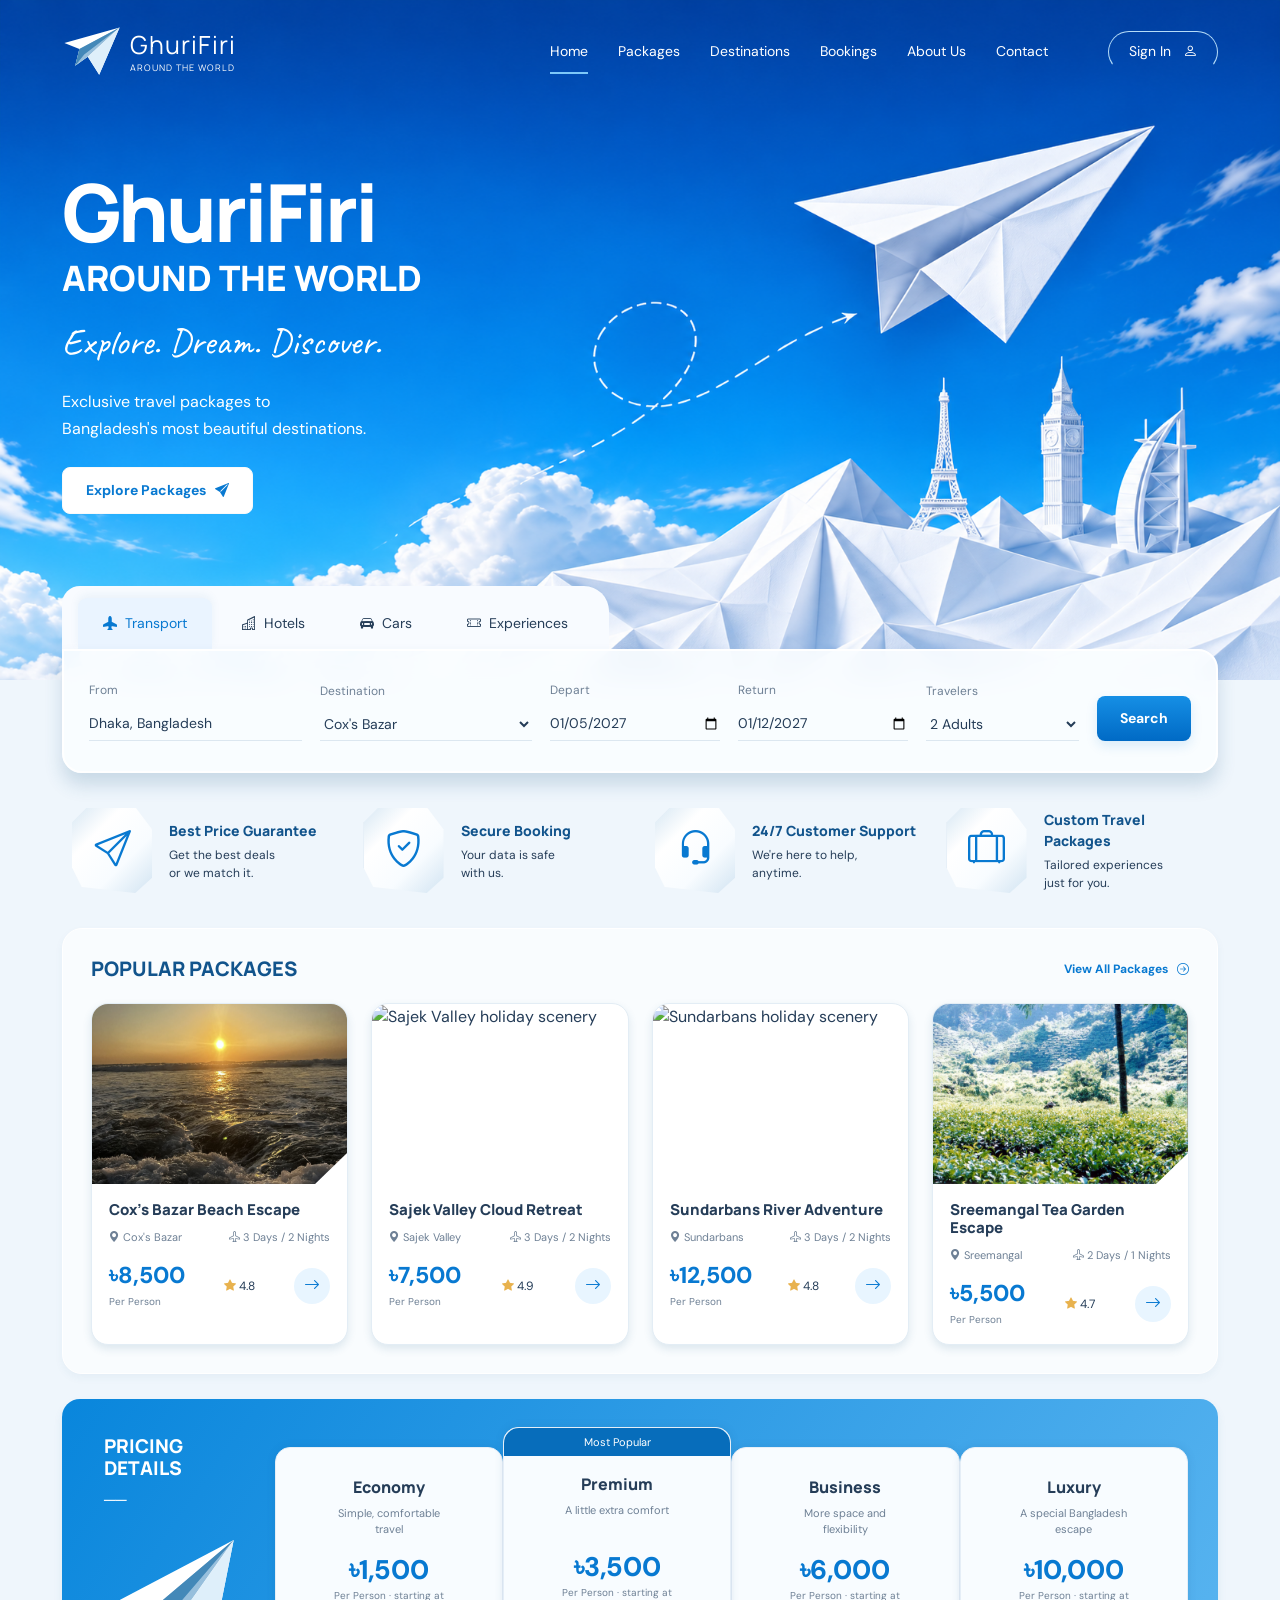
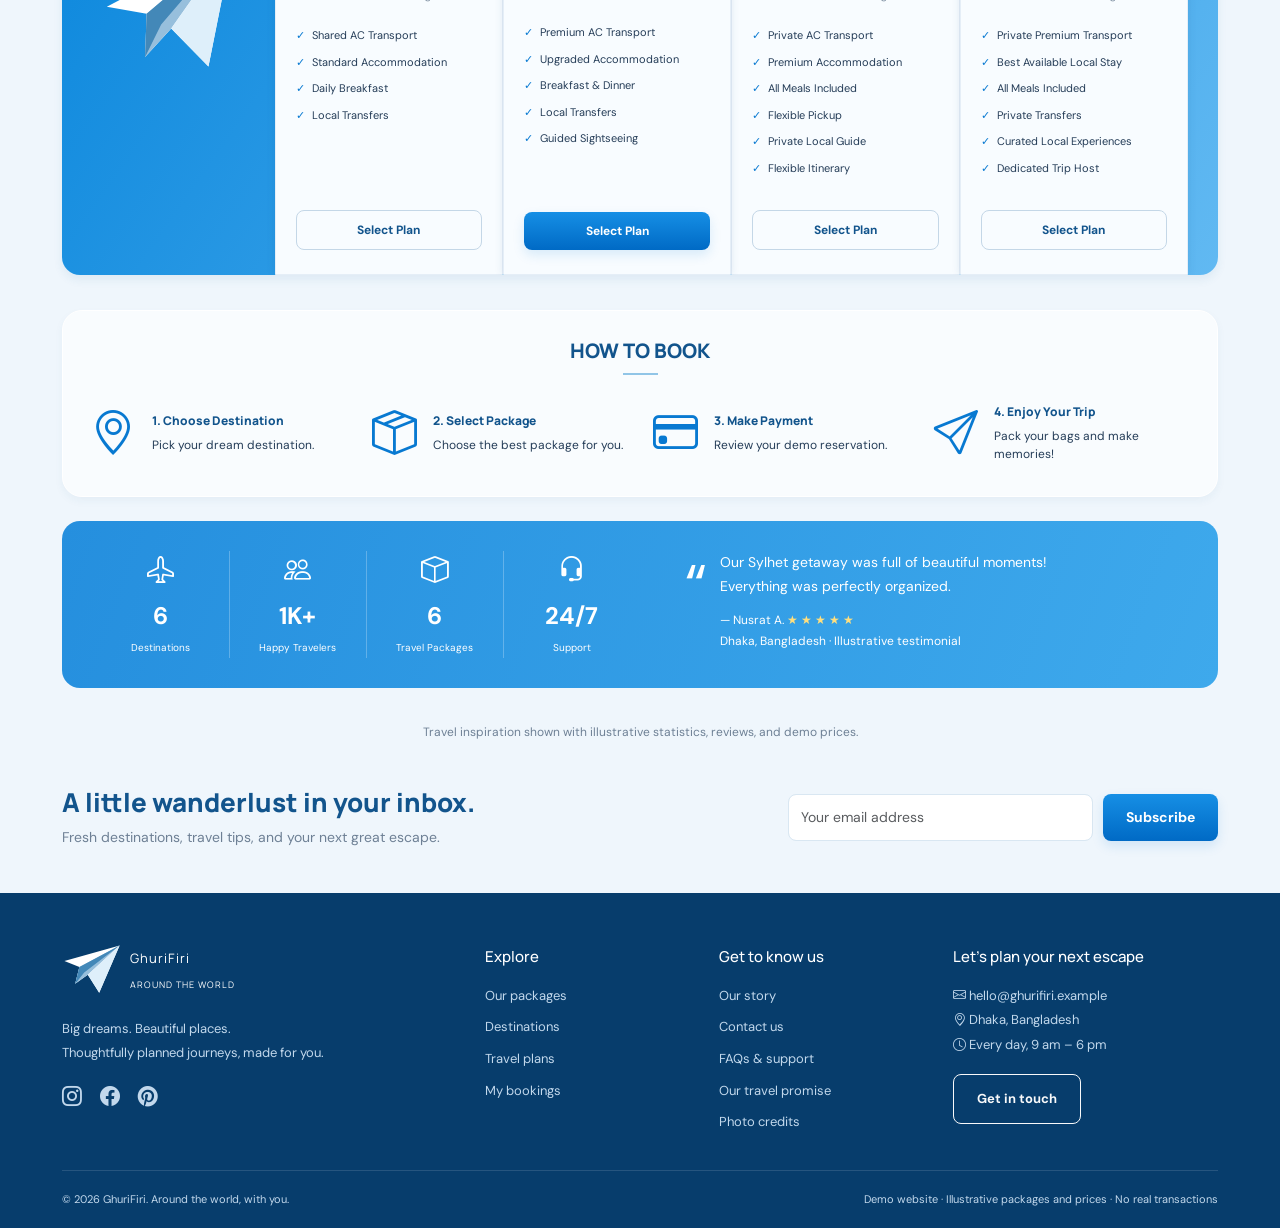
==== index.html @ 1ee343af "first commit" ====
<!doctype html>
<html lang="en">
<head>
  <meta charset="utf-8">
  <meta name="viewport" content="width=device-width, initial-scale=1">
  <meta name="description" content="Explore Bangladesh with GhuriFiri. Discover local tour packages, Bangladeshi destinations, and demo bookings priced in taka.">
  <title>GhuriFiri AROUND THE WORLD</title>
  <link rel="icon" href="assets/plane.svg" type="image/svg+xml">
  <link href="https://cdn.jsdelivr.net/npm/bootstrap@5.3.3/dist/css/bootstrap.min.css" rel="stylesheet">
  <link href="https://cdn.jsdelivr.net/npm/bootstrap-icons@1.11.3/font/bootstrap-icons.min.css" rel="stylesheet">
  <link href="styles.css" rel="stylesheet">
  <script defer src="https://cdn.jsdelivr.net/npm/bootstrap@5.3.3/dist/js/bootstrap.bundle.min.js"></script>
  <script defer src="app.js"></script>
</head>
<body data-page="home">
  <a class="visually-hidden-focusable position-absolute bg-white p-3" style="z-index:100" href="#main">Skip to content</a>
  <header id="header" class="site-header"></header>
  <main id="main"></main>
  <footer id="footer" class="site-footer"></footer>
  <noscript><p>Please enable JavaScript to explore this interactive travel website.</p></noscript>
</body>
</html>
---- styles.css ----
@import url("https://fonts.googleapis.com/css2?family=DM+Sans:wght@400;500;600;700&family=Manrope:wght@400;500;600;700;800&family=Caveat:wght@500&display=swap");
:root {
  --blue: #0879d1;
  --deep: #12548c;
  --ink: #253d58;
  --muted: #6e8095;
  --pale: #eef6fc;
}
* {
  box-sizing: border-box;
}
body {
  margin: 0;
  background: #eff6fc;
  color: var(--ink);
  font-family: "DM Sans", sans-serif;
  font-size: 16px;
}
h1,
h2,
h3,
h4,
.brand {
  font-family: Manrope, sans-serif;
}
a {
  text-decoration: none;
  color: inherit;
}
button,
input,
select,
textarea {
  font: inherit;
}
button,
a,
input,
select,
textarea {
  outline-offset: 4px;
}
.container {
  max-width: 1180px;
}
.btn {
  border-radius: 8px;
  padding: 12px 23px;
  font-weight: 700;
  font-size: 14px;
}
.btn-primary {
  background: linear-gradient(#168fe5, #006ac5);
  border: 0;
  box-shadow: 0 5px 12px #0879d122;
}
.btn-outline-primary {
  border-color: #c4d7e7;
  color: var(--deep);
}
.btn-light {
  background: white;
  color: var(--blue);
}
.site-header {
  position: absolute;
  top: 0;
  left: 0;
  width: 100%;
  z-index: 5;
  color: white;
  background: transparent;
}
.navbar {
  padding: 25px 0;
}
.brand {
  display: flex;
  align-items: center;
  gap: 8px;
  color: white;
  font-size: 25px;
  letter-spacing: 1px;
  line-height: 1.1;
}
.brand img {
  width: 60px;
}
.brand small {
  display: block;
  font-size: 9px;
  letter-spacing: 1px;
  margin-top: 5px;
}
.navlinks {
  display: flex;
  align-items: center;
  gap: 30px;
  font-size: 14px;
}
.navlinks a {
  padding: 10px 0;
  border-bottom: 2px solid transparent;
}
.navlinks a.active,
.navlinks a:hover {
  border-color: #7dc8f9;
}
.signin {
  border: 1px solid #b5dcf8;
  border-radius: 25px;
  padding: 9px 20px !important;
  margin-left: 30px;
}
.menu-toggle {
  display: none;
  background: transparent;
  border: 1px solid #fff8;
  color: white;
  border-radius: 5px;
  font-size: 24px;
}
.hero {
  height: 680px;
  background: #064caf url("assets/hero-papercraft.png") center top/cover no-repeat;
  color: white;
  position: relative;
}
.hero-copy {
  padding-top: 172px;
}
.hero h1 {
  font-size: 80px;
  line-height: 1;
  font-weight: 800;
  letter-spacing: -3px;
  margin-bottom: 6px;
}
.hero h1 span {
  display: block;
  font-size: 35px;
  letter-spacing: 0;
  margin-top: 9px;
}
.script {
  font-family: Caveat, cursive;
  font-size: 37px;
  margin: 18px 0;
}
.hero p {
  max-width: 310px;
  line-height: 1.7;
  margin-bottom: 25px;
}
.search-wrap {
  position: relative;
  margin-top: -94px;
  z-index: 2;
}
.search-tabs {
  display: flex;
  gap: 5px;
  padding: 12px 16px 0;
  background: #f8fbff;
  width: fit-content;
  border-radius: 18px 25px 0 0;
}
.search-tabs button {
  border: 0;
  padding: 15px 25px;
  background: transparent;
  color: var(--ink);
  border-radius: 9px 9px 0 0;
  font-size: 14px;
}
.search-tabs button.active {
  background: #eaf4ff;
  color: var(--blue);
  box-shadow: 0 -3px 10px #1766a311;
}
.search-tabs i {
  margin-right: 8px;
}
.search-box {
  background: #fafdffeb;
  backdrop-filter: blur(12px);
  padding: 30px 25px;
  border-radius: 0 20px 20px 20px;
  box-shadow: 0 12px 18px #265f8c30;
  border: 2px solid white;
  display: grid;
  grid-template-columns: 1.25fr 1.25fr 1fr 1fr 0.9fr auto;
  align-items: end;
  gap: 18px;
}
.search-box label {
  display: block;
  font-size: 12px;
  color: var(--muted);
  margin-bottom: 8px;
}
.search-box input,
.search-box select {
  width: 100%;
  border: 0;
  border-bottom: 1px solid #dce7f0;
  padding: 6px 0;
  background: transparent;
  color: var(--ink);
  font-size: 14px;
  min-width: 0;
}
.benefits {
  padding: 35px 10px;
  display: grid;
  grid-template-columns: repeat(4, 1fr);
  gap: 30px;
}
.benefit {
  display: flex;
  gap: 17px;
  align-items: center;
}
.ice-icon {
  width: 80px;
  height: 85px;
  flex-shrink: 0;
  display: grid;
  place-items: center;
  background: linear-gradient(
    135deg,
    #d8e8f4 0%,
    white 30%,
    #f8fcff 65%,
    #d2e4f2 100%
  );
  clip-path: polygon(
    18% 0,
    80% 0,
    100% 25%,
    100% 82%,
    79% 100%,
    12% 93%,
    0 70%,
    0 17%
  );
  filter: drop-shadow(0 8px 5px #3f6c9c33);
  color: var(--blue);
  font-size: 37px;
}
.benefit h3 {
  font-size: 14px;
  font-weight: 800;
  color: var(--deep);
  line-height: 1.5;
  margin: 0 0 5px;
}
.benefit p {
  font-size: 12px;
  margin: 0;
  line-height: 1.5;
}
.panel {
  background: #ffffffaa;
  border: 1px solid white;
  border-radius: 20px;
  padding: 28px;
  box-shadow: 0 4px 9px #2c648c0d;
  margin-bottom: 24px;
}
.section-heading {
  display: flex;
  justify-content: space-between;
  align-items: center;
  margin-bottom: 22px;
}
.section-heading h2,
.section-title {
  font-size: 20px;
  font-weight: 800;
  color: var(--deep);
  margin: 0;
  text-transform: uppercase;
}
.section-heading a {
  font-size: 12px;
  font-weight: 700;
  color: var(--blue);
}
.package-grid {
  display: grid;
  grid-template-columns: repeat(4, 1fr);
  gap: 23px;
}
.trip-card {
  background: white;
  border-radius: 17px;
  overflow: hidden;
  box-shadow: 0 4px 9px #2c648c23;
  border: 1px solid #e3edf5;
  transition: transform 0.2s;
}
.trip-card:hover {
  transform: translateY(-5px);
}
.trip-photo {
  height: 180px;
  position: relative;
  overflow: hidden;
}
.trip-photo img {
  height: 100%;
  width: 100%;
  object-fit: cover;
  transition: transform 0.4s;
}
.trip-card:hover img {
  transform: scale(1.04);
}
.trip-photo:after {
  content: "";
  position: absolute;
  bottom: -1px;
  right: 0;
  border-left: 33px solid transparent;
  border-bottom: 32px solid white;
}
.trip-body {
  padding: 17px;
}
.trip-body h3 {
  font-size: 15px;
  font-weight: 800;
  margin-bottom: 10px;
}
.trip-meta {
  display: flex;
  justify-content: space-between;
  font-size: 11px;
  color: var(--muted);
  gap: 6px;
}
.trip-bottom {
  display: flex;
  align-items: center;
  justify-content: space-between;
  margin-top: 17px;
}
.price {
  font-size: 23px;
  font-weight: 800;
  color: var(--blue);
  line-height: 1.1;
}
.per-person {
  display: block;
  font-size: 10px;
  color: var(--muted);
  margin-top: 4px;
}
.rating {
  font-size: 12px;
}
.rating i {
  color: #e8b24e;
}
.round-button {
  border: 0;
  background: #e8f5ff;
  border-radius: 50%;
  color: var(--blue);
  height: 36px;
  width: 36px;
}
.pricing {
  background: linear-gradient(125deg, #0986dc, #61b9f2);
  padding: 28px 30px 0;
  border-radius: 18px;
  display: grid;
  grid-template-columns: 0.8fr repeat(4, 1fr);
  gap: 0;
  margin: 25px 0 35px;
  overflow: hidden;
  box-shadow: 0 5px 10px #23699d15;
}
.pricing-intro {
  color: white;
  padding: 8px 12px;
}
.pricing-intro h2 {
  font-size: 19px;
  font-weight: 800;
}
.pricing-intro img {
  width: 150px;
  margin-top: 35px;
  transform: rotate(-12deg);
}
.plan {
  background: #f8fcff;
  border: 1px solid #e5eef7;
  border-radius: 15px 15px 0 0;
  padding: 30px 20px 24px;
  text-align: center;
  margin-top: 20px;
  position: relative;
  display: flex;
  flex-direction: column;
  align-items: center;
  box-shadow: 0 0 8px #194f8420;
}
.plan.popular {
  margin-top: 0;
  padding-top: 47px;
  z-index: 1;
}
.ribbon {
  position: absolute;
  top: 0;
  left: 0;
  width: 100%;
  background: #076dbb;
  color: white;
  font-size: 11px;
  padding: 6px;
  border-radius: 15px 15px 0 0;
}
.plan h3 {
  font-size: 16px;
  font-weight: 800;
}
.plan p {
  font-size: 11px;
  max-width: 110px;
  min-height: 34px;
  color: var(--muted);
}
.plan .price {
  font-size: 27px;
}
.plan ul {
  list-style: none;
  text-align: left;
  padding: 0;
  margin: 24px 0;
  flex: 1;
  width: 100%;
}
.plan li {
  font-size: 11px;
  margin-bottom: 10px;
}
.plan li:before {
  content: "✓";
  color: var(--blue);
  margin-right: 7px;
}
.plan .btn {
  padding: 10px 12px;
  font-size: 12px;
  width: 100%;
}
.how-title {
  text-align: center;
  margin: 0 0 25px;
}
.how-title:after {
  content: "";
  display: block;
  width: 35px;
  height: 2px;
  background: #91c5e7;
  margin: 10px auto;
}
.steps {
  display: grid;
  grid-template-columns: repeat(4, 1fr);
  gap: 25px;
}
.step {
  display: flex;
  align-items: center;
  gap: 16px;
}
.step i {
  font-size: 45px;
  color: var(--blue);
}
.step h3 {
  font-size: 12px;
  font-weight: 800;
  color: var(--deep);
}
.step p {
  font-size: 12px;
  margin: 0;
}
.social-proof {
  border-radius: 18px;
  background: linear-gradient(110deg, #258fde, #3ea9ec);
  color: white;
  padding: 30px;
  display: grid;
  grid-template-columns: 1.1fr 1fr;
  gap: 50px;
  margin-bottom: 35px;
}
.stats {
  display: grid;
  grid-template-columns: repeat(4, 1fr);
  align-items: center;
  text-align: center;
}
.stats div + div {
  border-left: 1px solid #ffffff40;
}
.stats i {
  display: block;
  font-size: 27px;
  margin-bottom: 7px;
}
.stats strong {
  display: block;
  font-size: 24px;
}
.stats small {
  font-size: 10px;
}
.quote {
  font-size: 14px;
  line-height: 1.7;
  margin: 0;
  position: relative;
  padding-left: 30px;
}
.quote:before {
  content: "“";
  position: absolute;
  left: -5px;
  top: -15px;
  font-size: 60px;
}
.quote footer {
  font-size: 12px;
  margin-top: 12px;
}
.quote .stars {
  color: #ffdf7e;
  letter-spacing: 3px;
}
.newsletter {
  display: flex;
  align-items: center;
  justify-content: space-between;
  gap: 30px;
  padding: 30px 0 45px;
}
.newsletter h2 {
  font-size: 26px;
  font-weight: 800;
  color: var(--deep);
}
.newsletter p {
  font-size: 14px;
  color: var(--muted);
  margin: 0;
}
.newsletter form {
  display: flex;
  gap: 10px;
  max-width: 430px;
  width: 100%;
}
.form-control,
.form-select {
  border-color: #d9e7f2;
  padding: 12px;
  border-radius: 8px;
  font-size: 14px;
}
.site-footer {
  background: #073d6c;
  color: #c2d8ec;
  padding: 50px 0 20px;
}
.footer-grid {
  display: grid;
  grid-template-columns: 2fr 1fr 1fr 1.4fr;
  gap: 45px;
}
.site-footer .brand {
  margin-bottom: 20px;
}
.site-footer p,
.site-footer a {
  font-size: 13px;
  line-height: 1.9;
}
.site-footer h3 {
  font-size: 15px;
  color: white;
  margin: 5px 0 18px;
}
.footer-links {
  display: flex;
  flex-direction: column;
  gap: 7px;
}
.footer-bottom {
  border-top: 1px solid #ffffff20;
  margin-top: 35px;
  padding-top: 20px;
  font-size: 11px;
  display: flex;
  justify-content: space-between;
}
.social-links {
  display: flex;
  gap: 18px;
  font-size: 20px;
}
.subhero {
  background: #064caf url("assets/hero-papercraft.png") center top / cover no-repeat;
  color: white;
  min-height: 380px;
  padding: 125px 0 30px;
}
.subhero h1 {
  max-width: 650px;
  font-size: 40px;
  font-weight: 800;
}
.subhero p {
  max-width: 500px;
  opacity: 0.9;
}
.page-content {
  padding-top: 24px;
  padding-bottom: 40px;
  min-height: 450px;
}
.filter-bar {
  display: flex;
  gap: 16px;
  margin-bottom: 28px;
  align-items: center;
}
.filter-bar input {
  flex: 2;
}
.filter-bar select {
  flex: 1;
}
.empty {
  text-align: center;
  padding: 65px 20px;
  background: white;
  border-radius: 20px;
}
.empty i {
  font-size: 55px;
  color: var(--blue);
}
.empty h2 {
  margin: 20px 0 12px;
  font-size: 25px;
}
.destination-card {
  position: relative;
  border-radius: 18px;
  overflow: hidden;
  min-height: 310px;
  color: white;
  display: flex;
  align-items: end;
  padding: 25px;
  background: #147fc6;
}
.destination-card img {
  position: absolute;
  inset: 0;
  width: 100%;
  height: 100%;
  object-fit: cover;
}
.destination-card:after {
  content: "";
  position: absolute;
  inset: 0;
  background: linear-gradient(transparent, #042344cf);
}
.destination-card > div {
  z-index: 1;
}
.destination-card h2 {
  font-size: 27px;
  font-weight: 800;
}
.destination-card p {
  font-size: 13px;
}
.booking-row {
  display: flex;
  align-items: center;
  justify-content: space-between;
  gap: 20px;
}
.booking-row h3 {
  font-size: 20px;
}
.booking-row p {
  font-size: 14px;
  color: var(--muted);
}
.badge-demo {
  background: #e1f1ff;
  color: var(--blue);
  border-radius: 20px;
  padding: 6px 12px;
  font-size: 12px;
}
.contact-info h3 {
  font-size: 17px;
  font-weight: 800;
  color: var(--deep);
}
.contact-info p {
  font-size: 14px;
  color: var(--muted);
}
.contact-info i {
  font-size: 30px;
  color: var(--blue);
}
.modal-content {
  border: 0;
  border-radius: 20px;
}
.modal-header,
.modal-footer {
  border-color: #e8f0f7;
}
.modal-title {
  font-size: 22px;
  font-weight: 800;
  color: var(--deep);
}
.modal-body label {
  font-size: 13px;
  margin-bottom: 7px;
}
.detail-image {
  width: 100%;
  height: 220px;
  object-fit: cover;
  border-radius: 12px;
  margin-bottom: 20px;
}
.toast-container {
  z-index: 2000;
}
.toast {
  border: 0;
  background: #073d6c;
  color: white;
}
.demo-note {
  font-size: 12px;
  color: var(--muted);
}
@media (min-width: 1500px) {
  .subhero {
    min-height: min(27vw, 470px);
  }
  .hero {
    height: min(48vw, 850px);
    background-size: cover;
  }
}
@media (max-width: 991px) {
  .navlinks {
    gap: 16px;
  }
  .signin {
    margin-left: 0;
  }
  .hero {
    height: 640px;
    background-position: center top;
  }
  .hero h1 {
    font-size: 65px;
  }
  .search-box {
    grid-template-columns: repeat(3, 1fr);
  }
  .benefits {
    gap: 14px;
  }
  .ice-icon {
    width: 55px;
    height: 60px;
    font-size: 28px;
  }
  .benefit {
    gap: 8px;
  }
  .package-grid {
    grid-template-columns: repeat(2, 1fr);
  }
  .pricing {
    grid-template-columns: repeat(4, 1fr);
    padding: 20px 20px 0;
  }
  .pricing-intro {
    grid-column: 1/-1;
  }
  .pricing-intro img {
    display: none;
  }
  .plan {
    padding-left: 12px;
    padding-right: 12px;
  }
  .steps {
    grid-template-columns: repeat(2, 1fr);
  }
  .footer-grid {
    gap: 25px;
  }
  .social-proof {
    gap: 25px;
  }
  .navlinks {
    font-size: 12px;
  }
}
@media (max-width: 767px) {
  .container {
    padding-left: 20px;
    padding-right: 20px;
  }
  .navbar {
    padding: 18px 0;
  }
  .brand {
    font-size: 21px;
  }
  .brand img {
    width: 46px;
  }
  .menu-toggle {
    display: block;
  }
  .navlinks {
    display: none;
    position: absolute;
    top: 80px;
    left: 20px;
    right: 20px;
    background: #075da2;
    border-radius: 12px;
    padding: 20px;
    flex-direction: column;
    align-items: stretch;
    font-size: 15px;
    gap: 5px;
  }
  .navlinks.open {
    display: flex;
  }
  .signin {
    text-align: center;
  }
  .hero {
    height: 790px;
    background-color: #0345a5;
    background-image: linear-gradient(to bottom, #0345a5 350px, transparent 450px), url("assets/hero-papercraft.png");
    background-size: 100% 100%, auto 420px;
    background-position: center top, right bottom;
  }
  .hero-copy {
    padding-top: 130px;
  }
  .hero h1 {
    font-size: 58px;
  }
  .hero h1 span {
    font-size: 25px;
  }
  .hero p {
    max-width: 235px;
    font-size: 14px;
  }
  .script {
    font-size: 30px;
  }
  .search-wrap {
    margin-top: -65px;
  }
  .search-tabs {
    width: 100%;
    padding: 8px 5px 0;
    gap: 0;
    justify-content: space-between;
  }
  .search-tabs button {
    padding: 13px 8px;
    font-size: 11px;
  }
  .search-tabs i {
    margin-right: 3px;
  }
  .search-box {
    grid-template-columns: repeat(2, 1fr);
    padding: 20px 15px;
    gap: 14px;
    border-radius: 0 0 18px 18px;
  }
  .benefits {
    grid-template-columns: repeat(2, 1fr);
    padding: 28px 0;
    gap: 23px 15px;
  }
  .benefit h3 {
    font-size: 12px;
  }
  .benefit p {
    font-size: 10px;
  }
  .panel {
    padding: 20px 15px;
    border-radius: 15px;
  }
  .section-heading h2 {
    font-size: 16px;
  }
  .section-heading a {
    font-size: 10px;
  }
  .package-grid {
    gap: 14px;
  }
  .trip-photo {
    height: 150px;
  }
  .trip-body {
    padding: 12px;
  }
  .trip-body h3 {
    font-size: 13px;
  }
  .trip-meta {
    flex-direction: column;
    font-size: 10px;
  }
  .price {
    font-size: 20px;
  }
  .trip-bottom {
    gap: 6px;
    flex-wrap: wrap;
  }
  .round-button {
    height: 30px;
    width: 30px;
  }
  .pricing {
    grid-template-columns: repeat(2, 1fr);
    gap: 12px;
    padding: 18px;
  }
  .pricing-intro {
    padding: 0;
  }
  .plan,
  .plan.popular {
    margin: 0;
    border-radius: 12px;
    padding: 30px 15px 20px;
  }
  .plan.popular {
    padding-top: 40px;
  }
  .plan ul {
    margin: 16px 0;
  }
  .social-proof {
    grid-template-columns: 1fr;
    padding: 25px 20px;
  }
  .quote {
    border-top: 1px solid #ffffff40;
    padding-top: 20px;
  }
  .quote:before {
    top: 4px;
  }
  .newsletter {
    flex-direction: column;
    align-items: stretch;
    gap: 20px;
    padding: 10px 0 30px;
  }
  .newsletter h2 {
    font-size: 23px;
  }
  .newsletter .btn {
    padding: 12px;
  }
  .footer-grid {
    grid-template-columns: repeat(2, 1fr);
    gap: 30px;
  }
  .footer-bottom {
    gap: 15px;
    flex-direction: column;
  }
  .subhero {
    min-height: 400px;
    padding: 110px 0 24px;
    background-image: linear-gradient(90deg, #0345a5e6, #0345a580), url("assets/hero-papercraft.png");
    background-size: cover;
    background-position: center top;
  }
  .subhero h1 {
    font-size: 32px;
  }
  .filter-bar {
    flex-wrap: wrap;
  }
  .filter-bar input {
    flex-basis: 100%;
  }
  .booking-row {
    align-items: start;
    flex-direction: column;
  }
  .step i {
    font-size: 32px;
  }
  .step {
    gap: 10px;
  }
  .step h3,
  .step p {
    font-size: 11px;
  }
}
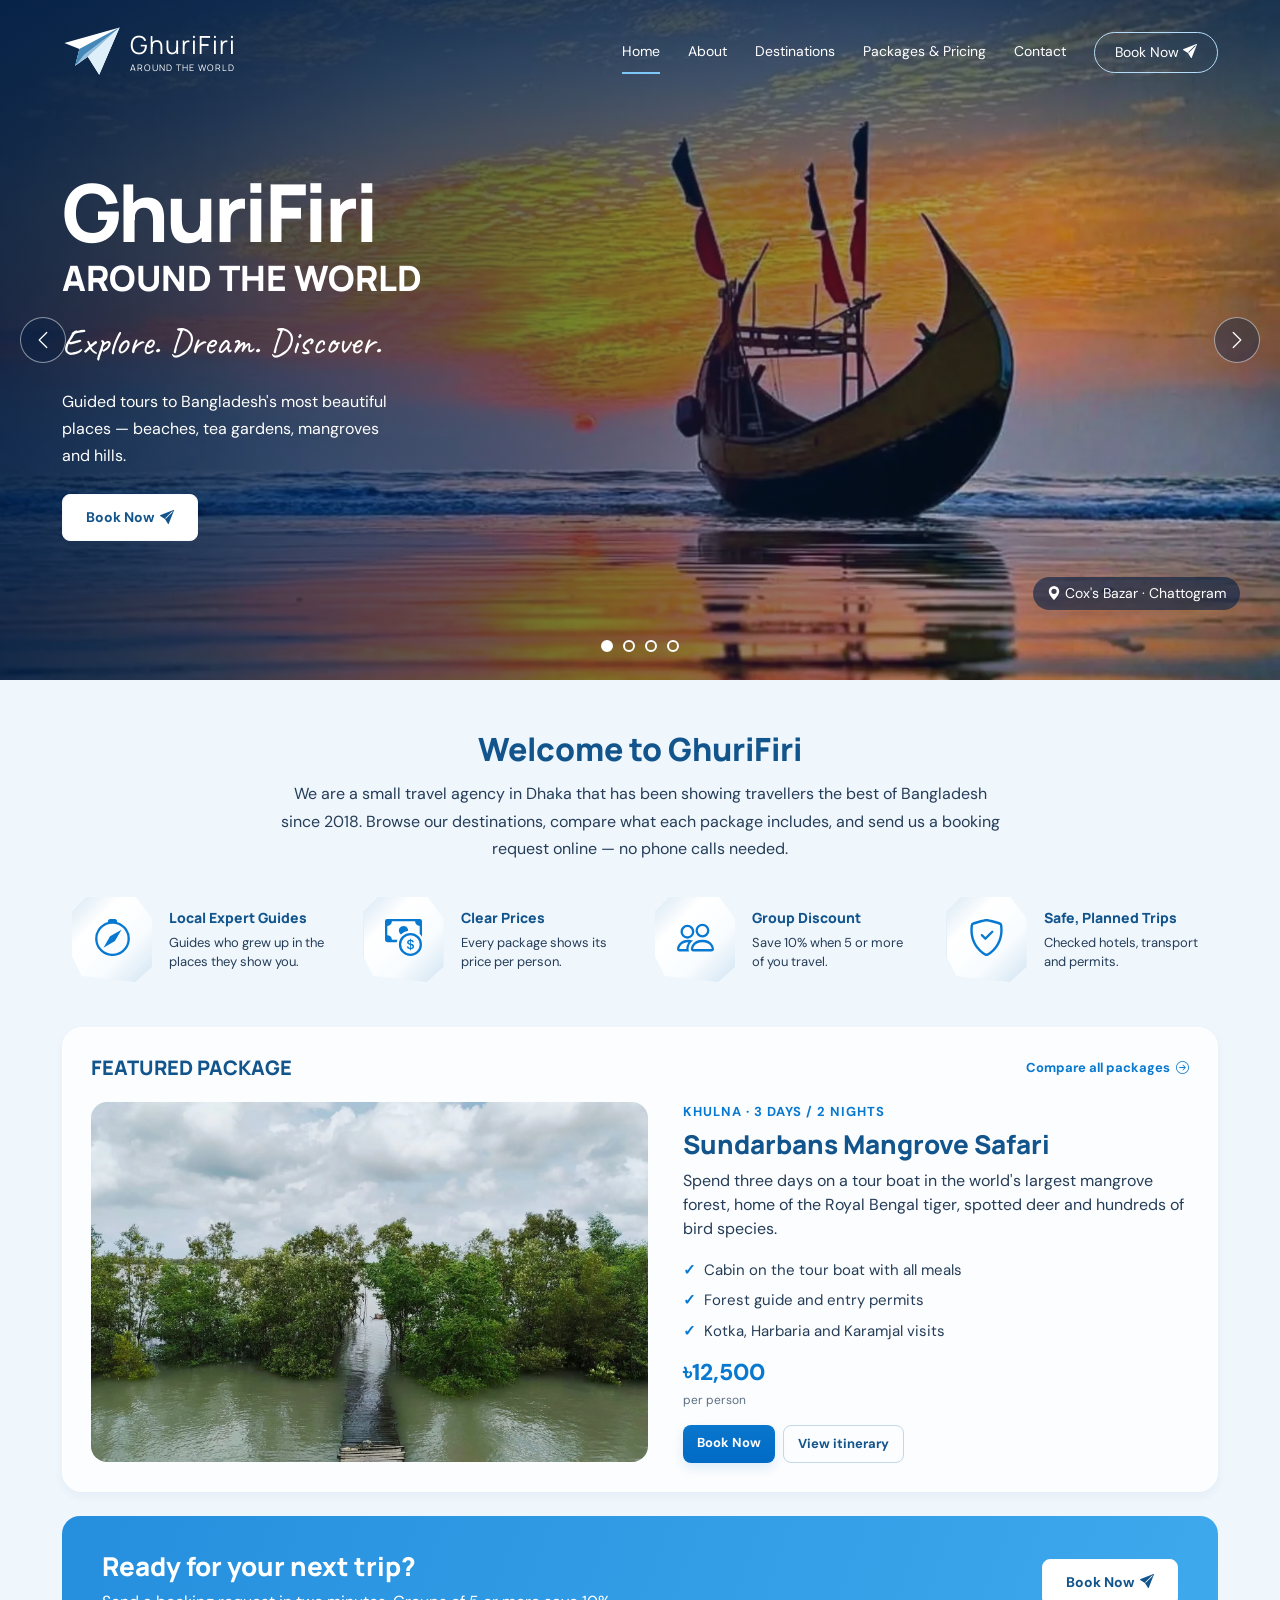
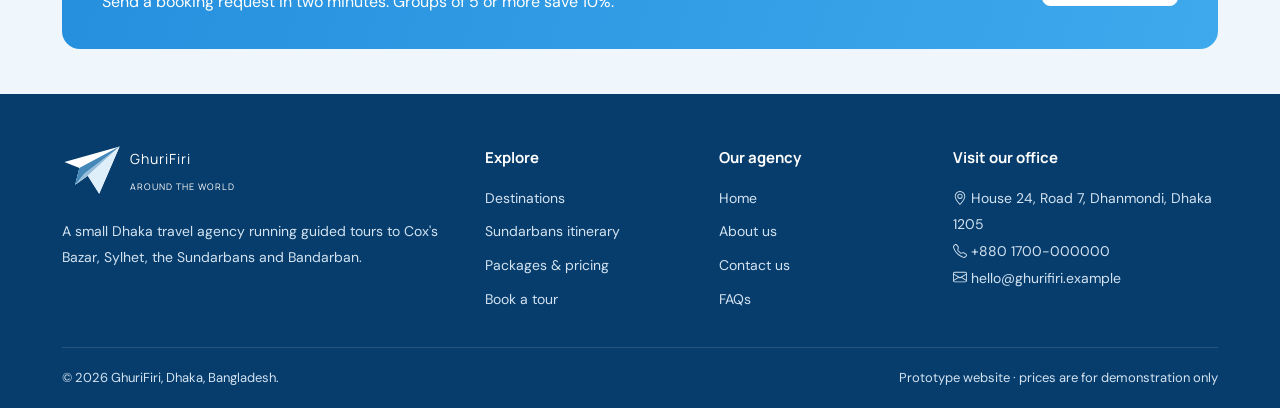
==== commit 58b5d8be: "Rebuild site to the lab brief and remove Bootstrap - Restructure pages per the CIS 133L brief: home," ====
--- a/index.html
+++ b/index.html
@@ -3,20 +3,177 @@
 <head>
   <meta charset="utf-8">
   <meta name="viewport" content="width=device-width, initial-scale=1">
-  <meta name="description" content="Explore Bangladesh with GhuriFiri. Discover local tour packages, Bangladeshi destinations, and demo bookings priced in taka.">
-  <title>GhuriFiri AROUND THE WORLD</title>
-  <link rel="icon" href="assets/plane.svg" type="image/svg+xml">
-  <link href="https://cdn.jsdelivr.net/npm/bootstrap@5.3.3/dist/css/bootstrap.min.css" rel="stylesheet">
-  <link href="https://cdn.jsdelivr.net/npm/bootstrap-icons@1.11.3/font/bootstrap-icons.min.css" rel="stylesheet">
-  <link href="styles.css" rel="stylesheet">
-  <script defer src="https://cdn.jsdelivr.net/npm/bootstrap@5.3.3/dist/js/bootstrap.bundle.min.js"></script>
-  <script defer src="app.js"></script>
+  <meta name="description" content="Book guided tours to Cox's Bazar, Sylhet, the Sundarbans and Bandarban with GhuriFiri, a Dhaka travel agency.">
+  <title>GhuriFiri | Tours Across Bangladesh</title>
+  <link rel="icon" href="images/plane.svg" type="image/svg+xml">
+  <!-- Site stylesheet -->
+  <link href="style.css" rel="stylesheet">
 </head>
-<body data-page="home">
-  <a class="visually-hidden-focusable position-absolute bg-white p-3" style="z-index:100" href="#main">Skip to content</a>
-  <header id="header" class="site-header"></header>
-  <main id="main"></main>
-  <footer id="footer" class="site-footer"></footer>
-  <noscript><p>Please enable JavaScript to explore this interactive travel website.</p></noscript>
+<body>
+  <a class="skip-link" href="#main">Skip to main content</a>
+
+  <!-- ========== Header and main navigation ========== -->
+  <header class="site-header">
+    <div class="container">
+      <nav class="navbar" aria-label="Main navigation">
+        <a class="brand" href="index.html"><img src="images/plane.svg" alt="" width="60" height="54"><span>GhuriFiri<small>AROUND THE WORLD</small></span></a>
+        <button class="menu-toggle" type="button" aria-controls="navlinks" aria-expanded="false" aria-label="Open menu"><i class="icon icon-list" aria-hidden="true"></i></button>
+        <ul class="navlinks" id="navlinks">
+          <li><a class="active" href="index.html" aria-current="page">Home</a></li>
+          <li><a href="about.html">About</a></li>
+          <li><a href="destinations.html">Destinations</a></li>
+          <li><a href="packages.html">Packages &amp; Pricing</a></li>
+          <li><a href="contact.html">Contact</a></li>
+          <li><a class="nav-cta" href="booking.html">Book Now <i class="icon icon-send-fill" aria-hidden="true"></i></a></li>
+        </ul>
+      </nav>
+    </div>
+  </header>
+
+  <main id="main">
+    <!-- ========== Hero: full-width destination slider (app.js §2) ========== -->
+    <section class="hero hero-slider" aria-roledescription="carousel" aria-label="Featured destinations">
+      <figure class="slide active">
+        <img src="images/coxs-bazar.webp" alt="Traditional wooden fishing boat on Cox's Bazar beach at sunset" width="1600" height="1600">
+        <figcaption><i class="icon icon-geo-alt-fill" aria-hidden="true"></i> Cox's Bazar &middot; Chattogram</figcaption>
+      </figure>
+      <figure class="slide">
+        <img src="images/sylhet.jpg" alt="Footpath winding through a green tea garden in Sylhet" width="720" height="540">
+        <figcaption><i class="icon icon-geo-alt-fill" aria-hidden="true"></i> Sylhet tea gardens &middot; Sylhet</figcaption>
+      </figure>
+      <figure class="slide">
+        <img src="images/sundarbans.webp" alt="Wooden walkway leading into the Sundarbans mangrove forest" width="1600" height="1200">
+        <figcaption><i class="icon icon-geo-alt-fill" aria-hidden="true"></i> The Sundarbans &middot; Khulna</figcaption>
+      </figure>
+      <figure class="slide">
+        <img src="images/bandarban.webp" alt="Wooden viewpoint overlooking green hills in Bandarban" width="986" height="1600">
+        <figcaption><i class="icon icon-geo-alt-fill" aria-hidden="true"></i> Bandarban hills &middot; Chattogram</figcaption>
+      </figure>
+
+      <div class="container hero-copy">
+        <h1>GhuriFiri<span>AROUND THE WORLD</span></h1>
+        <p class="script">Explore. Dream. Discover.</p>
+        <p>Guided tours to Bangladesh's most beautiful places &mdash; beaches, tea gardens, mangroves and hills.</p>
+        <a class="btn btn-light" href="booking.html">Book Now &nbsp;<i class="icon icon-send-fill" aria-hidden="true"></i></a>
+      </div>
+
+      <button class="slider-btn prev" type="button" aria-label="Previous slide"><i class="icon icon-chevron-left" aria-hidden="true"></i></button>
+      <button class="slider-btn next" type="button" aria-label="Next slide"><i class="icon icon-chevron-right" aria-hidden="true"></i></button>
+      <div class="slider-dots">
+        <button type="button" class="active" aria-current="true" aria-label="Slide 1: Cox's Bazar"></button>
+        <button type="button" aria-current="false" aria-label="Slide 2: Sylhet"></button>
+        <button type="button" aria-current="false" aria-label="Slide 3: The Sundarbans"></button>
+        <button type="button" aria-current="false" aria-label="Slide 4: Bandarban"></button>
+      </div>
+    </section>
+
+    <div class="container">
+      <!-- ========== Welcome message ========== -->
+      <section class="welcome" aria-labelledby="welcomeTitle">
+        <h2 id="welcomeTitle">Welcome to GhuriFiri</h2>
+        <p>We are a small travel agency in Dhaka that has been showing travellers the best of Bangladesh since 2018. Browse our destinations, compare what each package includes, and send us a booking request online &mdash; no phone calls needed.</p>
+        <div class="benefits">
+          <div class="benefit">
+            <div class="ice-icon"><i class="icon icon-compass" aria-hidden="true"></i></div>
+            <div><h3>Local Expert Guides</h3><p>Guides who grew up in the places they show you.</p></div>
+          </div>
+          <div class="benefit">
+            <div class="ice-icon"><i class="icon icon-cash-coin" aria-hidden="true"></i></div>
+            <div><h3>Clear Prices</h3><p>Every package shows its price per person.</p></div>
+          </div>
+          <div class="benefit">
+            <div class="ice-icon"><i class="icon icon-people" aria-hidden="true"></i></div>
+            <div><h3>Group Discount</h3><p>Save 10% when 5 or more of you travel.</p></div>
+          </div>
+          <div class="benefit">
+            <div class="ice-icon"><i class="icon icon-shield-check" aria-hidden="true"></i></div>
+            <div><h3>Safe, Planned Trips</h3><p>Checked hotels, transport and permits.</p></div>
+          </div>
+        </div>
+      </section>
+
+      <!-- ========== Featured package ========== -->
+      <section class="panel" aria-labelledby="featuredTitle">
+        <div class="section-heading">
+          <h2 id="featuredTitle">Featured Package</h2>
+          <a href="packages.html">Compare all packages &nbsp;<i class="icon icon-arrow-right-circle" aria-hidden="true"></i></a>
+        </div>
+        <article class="featured">
+          <img src="images/sundarbans.webp" alt="Wooden walkway leading into the Sundarbans mangrove forest" width="1600" height="1200" loading="lazy">
+          <div>
+            <p class="eyebrow">KHULNA &middot; 3 DAYS / 2 NIGHTS</p>
+            <h3>Sundarbans Mangrove Safari</h3>
+            <p>Spend three days on a tour boat in the world's largest mangrove forest, home of the Royal Bengal tiger, spotted deer and hundreds of bird species.</p>
+            <ul class="check-list">
+              <li>Cabin on the tour boat with all meals</li>
+              <li>Forest guide and entry permits</li>
+              <li>Kotka, Harbaria and Karamjal visits</li>
+            </ul>
+            <p><span class="price">&#2547;12,500</span><span class="per-person">per person</span></p>
+            <div class="trip-actions">
+              <a class="btn btn-primary" href="booking.html">Book Now</a>
+              <a class="btn btn-outline-primary" href="destination-sundarbans.html">View itinerary</a>
+            </div>
+          </div>
+        </article>
+      </section>
+
+      <!-- ========== "Book Now" call to action ========== -->
+      <section class="cta-band" aria-labelledby="ctaTitle">
+        <div>
+          <h2 id="ctaTitle">Ready for your next trip?</h2>
+          <p>Send a booking request in two minutes. Groups of 5 or more save 10%.</p>
+        </div>
+        <a class="btn btn-light" href="booking.html">Book Now &nbsp;<i class="icon icon-send-fill" aria-hidden="true"></i></a>
+      </section>
+    </div>
+  </main>
+
+  <!-- ========== Footer ========== -->
+  <footer class="site-footer">
+    <div class="container">
+      <div class="footer-grid">
+        <div>
+          <a class="brand" href="index.html"><img src="images/plane.svg" alt="" width="60" height="54"><span>GhuriFiri<small>AROUND THE WORLD</small></span></a>
+          <p>A small Dhaka travel agency running guided tours to Cox's Bazar, Sylhet, the Sundarbans and Bandarban.</p>
+        </div>
+        <nav aria-label="Explore">
+          <h2>Explore</h2>
+          <ul class="footer-links">
+            <li><a href="destinations.html">Destinations</a></li>
+            <li><a href="destination-sundarbans.html">Sundarbans itinerary</a></li>
+            <li><a href="packages.html">Packages &amp; pricing</a></li>
+            <li><a href="booking.html">Book a tour</a></li>
+          </ul>
+        </nav>
+        <nav aria-label="Our agency">
+          <h2>Our agency</h2>
+          <ul class="footer-links">
+            <li><a href="index.html">Home</a></li>
+            <li><a href="about.html">About us</a></li>
+            <li><a href="contact.html">Contact us</a></li>
+            <li><a href="contact.html#faq">FAQs</a></li>
+          </ul>
+        </nav>
+        <div>
+          <h2>Visit our office</h2>
+          <address>
+            <p><i class="icon icon-geo-alt" aria-hidden="true"></i> House 24, Road 7, Dhanmondi, Dhaka 1205<br>
+            <i class="icon icon-telephone" aria-hidden="true"></i> <a href="tel:+8801700000000">+880 1700-000000</a><br>
+            <i class="icon icon-envelope" aria-hidden="true"></i> <a href="mailto:hello@ghurifiri.example">hello@ghurifiri.example</a></p>
+          </address>
+        </div>
+      </div>
+      <div class="footer-bottom">
+        <span>&copy; 2026 GhuriFiri, Dhaka, Bangladesh.</span>
+        <span>Prototype website &middot; prices are for demonstration only</span>
+      </div>
+    </div>
+  </footer>
+
+  <!-- Scroll-to-top button (shown by app.js after scrolling down) -->
+  <button class="scroll-top" id="scrollTop" type="button" aria-label="Back to top"><i class="icon icon-arrow-up" aria-hidden="true"></i></button>
+
+  <script src="app.js"></script>
 </body>
 </html>
--- a/style.css
+++ b/style.css
@@ -0,0 +1,2043 @@
+/* ==========================================================================
+   GhuriFiri — single external stylesheet (style.css)
+   Plain CSS only (no framework): base styles, layout grid, components
+   and the site's visual design all live in this one file.
+
+   Contents
+   1. Fonts, colour variables and base elements
+   2. Layout: container, grid and helper classes
+   3. Buttons
+   4. Header and navigation
+   5. Home: hero destination slider
+   6. Home: welcome, benefits, featured package, call to action
+   7. Inner page banner (subhero) and breadcrumbs
+   8. Panels, section headings and cards
+   9. Destinations: filter bar
+   10. Destination detail: facts and itinerary
+   11. Packages: comparison table
+   12. About: history timeline and staff
+   13. Forms, validation messages and cost estimator
+   14. Contact: office details and FAQ accordion
+   15. Footer and scroll-to-top button
+   16. Icons (inline SVG shapes drawn with CSS masks)
+   17. Responsive breakpoints (tablet 991px, mobile 767px)
+   ========================================================================== */
+
+/* ---------- 1. Fonts, colour variables and base elements ---------- */
+@import url("https://fonts.googleapis.com/css2?family=DM+Sans:wght@400;500;600;700&family=Manrope:wght@400;500;600;700;800&family=Caveat:wght@500&display=swap");
+
+:root {
+  --blue: #0879d1;   /* primary accent */
+  --deep: #12548c;   /* headings */
+  --ink: #253d58;    /* body text */
+  --muted: #5d6f84;  /* secondary text (meets 4.5:1 on white) */
+  --pale: #eef6fc;   /* page background tint */
+  --error: #b42318;  /* validation errors */
+}
+
+*,
+*::before,
+*::after {
+  box-sizing: border-box;
+}
+
+html {
+  scroll-behavior: smooth;
+}
+
+body {
+  margin: 0;
+  background: #eff6fc;
+  color: var(--ink);
+  font-family: "DM Sans", sans-serif;
+  font-size: 16px;
+  font-weight: 400;
+  line-height: 1.5;
+  -webkit-text-size-adjust: 100%;
+  -webkit-tap-highlight-color: transparent;
+  overflow-x: hidden; /* guarantees no horizontal scrolling */
+}
+
+h1,
+h2,
+h3,
+h4 {
+  margin: 0 0 8px;
+  font-weight: 500;
+  line-height: 1.2;
+}
+
+h1,
+h2,
+h3,
+h4,
+.brand {
+  font-family: Manrope, sans-serif;
+}
+
+/* default heading sizes grow slightly with the screen width */
+h1 {
+  font-size: calc(22px + 1.5vw);
+}
+
+h2 {
+  font-size: calc(21.2px + 0.9vw);
+}
+
+h3 {
+  font-size: calc(20.8px + 0.6vw);
+}
+
+@media (min-width: 1200px) {
+  h1 {
+    font-size: 40px;
+  }
+
+  h2 {
+    font-size: 32px;
+  }
+
+  h3 {
+    font-size: 28px;
+  }
+}
+
+p,
+ol,
+ul,
+dl,
+address {
+  margin: 0 0 16px;
+}
+
+ol,
+ul {
+  padding-left: 32px;
+}
+
+dt {
+  font-weight: 700;
+}
+
+dd {
+  margin: 0 0 8px;
+}
+
+strong {
+  font-weight: bolder;
+}
+
+small {
+  font-size: 0.875em;
+}
+
+address {
+  font-style: normal;
+}
+
+figure {
+  margin: 0 0 16px;
+}
+
+a {
+  text-decoration: none;
+  color: inherit;
+}
+
+img {
+  max-width: 100%;
+}
+
+img,
+svg {
+  vertical-align: middle;
+}
+
+table {
+  caption-side: bottom;
+  border-collapse: collapse;
+}
+
+th {
+  text-align: inherit;
+  text-align: -webkit-match-parent;
+}
+
+thead,
+tbody,
+tr,
+td,
+th {
+  border: 0 solid;
+  border-color: inherit;
+}
+
+label,
+output {
+  display: inline-block;
+}
+
+/* form controls use the page font instead of the browser default */
+input,
+button,
+select,
+textarea {
+  margin: 0;
+  font-family: inherit;
+  font-size: inherit;
+  line-height: inherit;
+}
+
+button {
+  border-radius: 0;
+  cursor: pointer;
+}
+
+textarea {
+  resize: vertical;
+}
+
+fieldset {
+  min-width: 0;
+  padding: 0;
+  margin: 0;
+  border: 0;
+}
+
+legend + * {
+  clear: left;
+}
+
+::-webkit-datetime-edit-fields-wrapper,
+::-webkit-datetime-edit-text,
+::-webkit-datetime-edit-minute,
+::-webkit-datetime-edit-hour-field,
+::-webkit-datetime-edit-day-field,
+::-webkit-datetime-edit-month-field,
+::-webkit-datetime-edit-year-field {
+  padding: 0;
+}
+
+::-webkit-inner-spin-button {
+  height: auto;
+}
+
+/* elements with the hidden attribute (filter results, booking list) stay hidden */
+[hidden] {
+  display: none !important;
+}
+
+button,
+a,
+input,
+select,
+textarea {
+  outline-offset: 4px;
+}
+
+/* no focus ring after a mouse click, but keep it for keyboard users */
+button:focus:not(:focus-visible) {
+  outline: 0;
+}
+
+/* ---------- 2. Layout: container, grid and helper classes ---------- */
+.container {
+  width: 100%;
+  max-width: 1180px;
+  margin-left: auto;
+  margin-right: auto;
+  padding-left: 12px;
+  padding-right: 12px;
+}
+
+/* 12-column flexbox grid: .row holds columns; --gap-x/--gap-y set the gutters */
+.row {
+  --gap-x: 24px;
+  --gap-y: 0px;
+  display: flex;
+  flex-wrap: wrap;
+  margin-top: calc(-1 * var(--gap-y));
+  margin-left: calc(-0.5 * var(--gap-x));
+  margin-right: calc(-0.5 * var(--gap-x));
+}
+
+.row > * {
+  flex-shrink: 0;
+  width: 100%;
+  max-width: 100%;
+  padding-left: calc(0.5 * var(--gap-x));
+  padding-right: calc(0.5 * var(--gap-x));
+  margin-top: var(--gap-y);
+}
+
+.g-3 {
+  --gap-x: 16px;
+  --gap-y: 16px;
+}
+
+.g-4 {
+  --gap-x: 24px;
+  --gap-y: 24px;
+}
+
+.col-12 {
+  flex: 0 0 auto;
+  width: 100%;
+}
+
+@media (min-width: 576px) {
+  .col-sm-6 {
+    flex: 0 0 auto;
+    width: 50%;
+  }
+}
+
+@media (min-width: 768px) {
+  .col-md-6 {
+    flex: 0 0 auto;
+    width: 50%;
+  }
+}
+
+@media (min-width: 992px) {
+  .col-lg-3 {
+    flex: 0 0 auto;
+    width: 25%;
+  }
+
+  .col-lg-4 {
+    flex: 0 0 auto;
+    width: 33.33333333%;
+  }
+
+  .col-lg-5 {
+    flex: 0 0 auto;
+    width: 41.66666667%;
+  }
+
+  .col-lg-7 {
+    flex: 0 0 auto;
+    width: 58.33333333%;
+  }
+
+  .col-lg-8 {
+    flex: 0 0 auto;
+    width: 66.66666667%;
+  }
+}
+
+/* spacing and helper classes (!important so they win over component rules) */
+.mt-2 { margin-top: 8px !important; }
+.mt-3 { margin-top: 16px !important; }
+.mt-4 { margin-top: 24px !important; }
+.mt-5 { margin-top: 48px !important; }
+.mb-0 { margin-bottom: 0 !important; }
+.mb-2 { margin-bottom: 8px !important; }
+.mb-3 { margin-bottom: 16px !important; }
+.mb-4 { margin-bottom: 24px !important; }
+.mb-5 { margin-bottom: 48px !important; }
+.h-100 { height: 100% !important; }
+.fw-bold { font-weight: 700 !important; }
+.align-items-center { align-items: center !important; }
+
+/* hidden visually but still read by screen readers */
+.visually-hidden,
+.skip-link:not(:focus):not(:focus-within) {
+  position: absolute !important;
+  width: 1px !important;
+  height: 1px !important;
+  padding: 0 !important;
+  margin: -1px !important;
+  overflow: hidden !important;
+  clip: rect(0, 0, 0, 0) !important;
+  white-space: nowrap !important;
+  border: 0 !important;
+}
+
+/* "Skip to main content" link: appears at the top-left on keyboard focus */
+.skip-link {
+  position: absolute;
+  z-index: 100;
+  padding: 16px;
+  background: white;
+}
+
+/* makes a whole card clickable from the link inside it */
+.stretched-link::after {
+  content: "";
+  position: absolute;
+  inset: 0;
+  z-index: 1;
+}
+
+/* ---------- 3. Buttons ---------- */
+.btn {
+  display: inline-block;
+  padding: 12px 23px;
+  font-size: 14px;
+  font-weight: 700;
+  line-height: 1.5;
+  text-align: center;
+  vertical-align: middle;
+  cursor: pointer;
+  user-select: none;
+  border: 1px solid transparent;
+  border-radius: 8px;
+  background-color: transparent;
+  transition: color 0.15s ease-in-out, background-color 0.15s ease-in-out,
+    border-color 0.15s ease-in-out, box-shadow 0.15s ease-in-out;
+}
+
+.btn:focus-visible {
+  outline: 0;
+}
+
+.btn-primary {
+  color: white;
+  background: linear-gradient(#0a76cc, #006ac5);
+  border: 0;
+  box-shadow: 0 5px 12px #0879d122;
+}
+
+.btn-primary:focus-visible {
+  box-shadow: 0 0 0 4px rgba(49, 132, 253, 0.5);
+}
+
+.btn-outline-primary {
+  color: var(--deep);
+  border-color: #c4d7e7;
+}
+
+.btn-outline-primary:hover,
+.btn-outline-primary:focus-visible,
+.btn-outline-primary:active {
+  color: white;
+  background-color: #0d6efd;
+  border-color: #0d6efd;
+}
+
+.btn-outline-primary:focus-visible {
+  box-shadow: 0 0 0 4px rgba(13, 110, 253, 0.5);
+}
+
+.btn-light {
+  color: var(--deep);
+  background: white;
+  border-color: #f8f9fa;
+}
+
+.btn-light:hover,
+.btn-light:focus-visible {
+  color: black;
+  background-color: #d3d4d5;
+  border-color: #c6c7c8;
+}
+
+.btn-light:active {
+  color: black;
+  background-color: #c6c7c8;
+  border-color: #babbbc;
+}
+
+.btn-light:focus-visible {
+  box-shadow: 0 0 0 4px rgba(211, 212, 213, 0.5);
+}
+
+/* ---------- 4. Header and navigation ---------- */
+.site-header {
+  position: absolute;
+  top: 0;
+  left: 0;
+  width: 100%;
+  z-index: 5;
+  color: white;
+}
+
+.navbar {
+  position: relative;
+  display: flex;
+  flex-wrap: wrap;
+  align-items: center;
+  justify-content: space-between;
+  padding: 25px 0;
+}
+
+.brand {
+  display: flex;
+  align-items: center;
+  gap: 8px;
+  color: white;
+  font-size: 25px;
+  letter-spacing: 1px;
+  line-height: 1.1;
+}
+
+.brand img {
+  width: 60px;
+}
+
+.brand small {
+  display: block;
+  font-size: 9px;
+  letter-spacing: 1px;
+  margin-top: 5px;
+}
+
+.navlinks {
+  display: flex;
+  align-items: center;
+  gap: 28px;
+  font-size: 14px;
+  list-style: none;
+  margin: 0;
+  padding: 0;
+}
+
+.navlinks a {
+  display: block;
+  padding: 10px 0;
+  border-bottom: 2px solid transparent;
+}
+
+.navlinks a.active,
+.navlinks a:hover {
+  border-color: #7dc8f9;
+}
+
+/* "Book Now" pill in the menu */
+.navlinks .nav-cta {
+  border: 1px solid #b5dcf8;
+  border-radius: 25px;
+  padding: 9px 20px;
+}
+
+.navlinks .nav-cta.active,
+.navlinks .nav-cta:hover {
+  background: #ffffff26;
+}
+
+.menu-toggle {
+  display: none;
+  background: transparent;
+  border: 1px solid #fff8;
+  color: white;
+  border-radius: 5px;
+  font-size: 24px;
+  line-height: 1;
+  padding: 6px 10px;
+}
+
+/* ---------- 5. Home: hero destination slider ---------- */
+.hero {
+  position: relative;
+  height: 680px;
+  color: white;
+  background: #064caf;
+  overflow: hidden;
+}
+
+.slide {
+  position: absolute;
+  inset: 0;
+  margin: 0;
+  opacity: 0;
+  transition: opacity 0.8s ease;
+}
+
+.slide.active {
+  opacity: 1;
+}
+
+.slide img {
+  width: 100%;
+  height: 100%;
+  object-fit: cover;
+}
+
+/* dark overlay keeps white text readable on every photo */
+.slide::after {
+  content: "";
+  position: absolute;
+  inset: 0;
+  background: linear-gradient(90deg, #031f45d9 0%, #031f4573 55%, #031f4526 100%),
+    linear-gradient(#031f4599, transparent 30%);
+}
+
+.slide figcaption {
+  position: absolute;
+  right: 40px;
+  bottom: 70px;
+  z-index: 1;
+  font-size: 14px;
+  background: #031f4599;
+  padding: 6px 14px;
+  border-radius: 20px;
+}
+
+.hero-copy {
+  position: relative;
+  z-index: 2;
+  padding-top: 172px;
+}
+
+.hero h1 {
+  font-size: 80px;
+  line-height: 1;
+  font-weight: 800;
+  letter-spacing: -3px;
+  margin-bottom: 6px;
+}
+
+.hero h1 span {
+  display: block;
+  font-size: 35px;
+  letter-spacing: 0;
+  margin-top: 9px;
+}
+
+.script {
+  font-family: Caveat, cursive;
+  font-size: 37px;
+  margin: 18px 0;
+}
+
+.hero-copy p:not(.script) {
+  max-width: 340px;
+  line-height: 1.7;
+  margin-bottom: 25px;
+}
+
+.slider-btn {
+  position: absolute;
+  top: 50%;
+  z-index: 3;
+  transform: translateY(-50%);
+  width: 46px;
+  height: 46px;
+  border-radius: 50%;
+  border: 1px solid #ffffff80;
+  background: #031f4566;
+  color: white;
+  font-size: 20px;
+}
+
+.slider-btn:hover {
+  background: #031f45b3;
+}
+
+.slider-btn.prev {
+  left: 20px;
+}
+
+.slider-btn.next {
+  right: 20px;
+}
+
+.slider-dots {
+  position: absolute;
+  bottom: 28px;
+  left: 0;
+  right: 0;
+  z-index: 3;
+  display: flex;
+  justify-content: center;
+  gap: 10px;
+}
+
+.slider-dots button {
+  width: 12px;
+  height: 12px;
+  padding: 0;
+  border-radius: 50%;
+  border: 2px solid white;
+  background: transparent;
+}
+
+.slider-dots button.active {
+  background: white;
+}
+
+/* ---------- 6. Home: welcome, benefits, featured package, call to action ---------- */
+.welcome {
+  padding: 50px 0 10px;
+  text-align: center;
+}
+
+.welcome h2 {
+  font-size: 32px;
+  font-weight: 800;
+  color: var(--deep);
+}
+
+.welcome > p {
+  max-width: 720px;
+  margin: 12px auto 0;
+  line-height: 1.7;
+}
+
+.benefits {
+  padding: 35px 10px;
+  display: grid;
+  grid-template-columns: repeat(4, 1fr);
+  gap: 30px;
+  text-align: left;
+}
+
+.benefit {
+  display: flex;
+  gap: 17px;
+  align-items: center;
+}
+
+.ice-icon {
+  width: 80px;
+  height: 85px;
+  flex-shrink: 0;
+  display: grid;
+  place-items: center;
+  background: linear-gradient(135deg, #d8e8f4 0%, white 30%, #f8fcff 65%, #d2e4f2 100%);
+  clip-path: polygon(18% 0, 80% 0, 100% 25%, 100% 82%, 79% 100%, 12% 93%, 0 70%, 0 17%);
+  filter: drop-shadow(0 8px 5px #3f6c9c33);
+  color: var(--blue);
+  font-size: 37px;
+}
+
+.benefit h3 {
+  font-size: 14px;
+  font-weight: 800;
+  color: var(--deep);
+  line-height: 1.5;
+  margin: 0 0 5px;
+}
+
+.benefit p {
+  font-size: 13px;
+  margin: 0;
+  line-height: 1.5;
+}
+
+.featured {
+  display: grid;
+  grid-template-columns: 1.1fr 1fr;
+  gap: 35px;
+  align-items: center;
+}
+
+.featured img {
+  width: 100%;
+  height: 360px;
+  object-fit: cover;
+  border-radius: 16px;
+}
+
+.featured h3 {
+  font-size: 26px;
+  font-weight: 800;
+  color: var(--deep);
+}
+
+.check-list {
+  list-style: none;
+  padding: 0;
+  margin: 18px 0;
+}
+
+.check-list li {
+  margin-bottom: 8px;
+  font-size: 15px;
+}
+
+.check-list li::before {
+  content: "✓";
+  color: var(--blue);
+  font-weight: 700;
+  margin-right: 8px;
+}
+
+.cta-band {
+  border-radius: 18px;
+  background: linear-gradient(110deg, #258fde, #3ea9ec);
+  color: white;
+  padding: 35px 40px;
+  display: flex;
+  align-items: center;
+  justify-content: space-between;
+  gap: 30px;
+  margin-bottom: 45px;
+}
+
+.cta-band h2 {
+  font-size: 26px;
+  font-weight: 800;
+}
+
+.cta-band p {
+  margin: 0;
+}
+
+/* ---------- 7. Inner page banner (subhero) and breadcrumbs ---------- */
+.subhero {
+  background: #064caf url("images/hero-papercraft.webp") center top / cover no-repeat;
+  color: white;
+  min-height: 380px;
+  padding: 125px 0 30px;
+}
+
+.subhero h1 {
+  max-width: 650px;
+  font-size: 40px;
+  font-weight: 800;
+}
+
+.subhero p {
+  max-width: 520px;
+}
+
+.breadcrumb {
+  display: flex;
+  flex-wrap: wrap;
+  list-style: none;
+  padding: 0;
+  font-size: 13px;
+  margin-bottom: 14px;
+}
+
+/* "/" separator between breadcrumb items */
+.breadcrumb-item + .breadcrumb-item {
+  padding-left: 8px;
+}
+
+.breadcrumb-item + .breadcrumb-item::before {
+  content: "/";
+  float: left;
+  padding-right: 8px;
+  color: #d6ecff;
+}
+
+.breadcrumb-item.active {
+  color: white;
+}
+
+.breadcrumb a {
+  color: white;
+  text-decoration: underline;
+  text-underline-offset: 3px;
+}
+
+.page-content {
+  padding-top: 32px;
+  padding-bottom: 40px;
+  min-height: 450px;
+}
+
+/* ---------- 8. Panels, section headings and cards ---------- */
+.panel {
+  background: #ffffffcc;
+  border: 1px solid white;
+  border-radius: 20px;
+  padding: 28px;
+  box-shadow: 0 4px 9px #2c648c0d;
+  margin-bottom: 24px;
+}
+
+.section-heading {
+  display: flex;
+  justify-content: space-between;
+  align-items: center;
+  gap: 15px;
+  margin-bottom: 22px;
+}
+
+.section-heading h2,
+.section-title {
+  font-size: 20px;
+  font-weight: 800;
+  color: var(--deep);
+  margin: 0;
+  text-transform: uppercase;
+}
+
+.section-heading a {
+  font-size: 13px;
+  font-weight: 700;
+  color: var(--blue);
+}
+
+.trip-card {
+  position: relative; /* the title's .stretched-link makes the whole card clickable */
+  height: 100%;
+  display: flex;
+  flex-direction: column;
+  background: white;
+  border-radius: 17px;
+  overflow: hidden;
+  box-shadow: 0 4px 9px #2c648c23;
+  border: 1px solid #e3edf5;
+  transition: transform 0.2s;
+}
+
+.trip-card:hover {
+  transform: translateY(-5px);
+}
+
+.trip-photo {
+  height: 190px;
+  position: relative;
+  overflow: hidden;
+}
+
+.trip-photo img {
+  height: 100%;
+  width: 100%;
+  object-fit: cover;
+  transition: transform 0.4s;
+}
+
+.trip-card:hover img {
+  transform: scale(1.04);
+}
+
+.trip-photo::after {
+  content: "";
+  position: absolute;
+  bottom: -1px;
+  right: 0;
+  border-left: 33px solid transparent;
+  border-bottom: 32px solid white;
+}
+
+.tag {
+  position: absolute;
+  top: 12px;
+  left: 12px;
+  z-index: 1;
+  background: white;
+  color: var(--deep);
+  font-size: 12px;
+  font-weight: 700;
+  border-radius: 20px;
+  padding: 4px 11px;
+}
+
+.trip-body {
+  padding: 17px;
+  display: flex;
+  flex-direction: column;
+  flex: 1;
+}
+
+.trip-body h3 {
+  font-size: 17px;
+  font-weight: 800;
+  margin-bottom: 10px;
+}
+
+.trip-body > p {
+  font-size: 14px;
+  color: var(--muted);
+}
+
+.trip-meta {
+  display: flex;
+  justify-content: space-between;
+  flex-wrap: wrap;
+  font-size: 13px;
+  color: var(--muted);
+  gap: 6px;
+}
+
+.trip-bottom {
+  display: flex;
+  align-items: center;
+  justify-content: space-between;
+  flex-wrap: wrap;
+  gap: 10px;
+  margin-top: auto;
+  padding-top: 17px;
+}
+
+.trip-card h3 a:hover {
+  color: var(--blue);
+}
+
+/* visible keyboard focus around the whole clickable card */
+.trip-card:focus-within {
+  outline: 3px solid var(--blue);
+  outline-offset: 3px;
+}
+
+.trip-card h3 a:focus-visible {
+  outline: none;
+}
+
+.trip-actions {
+  position: relative; /* keeps "Book Now" clickable above the card link */
+  z-index: 2;
+  display: flex;
+  gap: 8px;
+  flex-wrap: wrap;
+}
+
+.trip-actions .btn {
+  padding: 8px 14px;
+  font-size: 13px;
+}
+
+.price {
+  font-size: 23px;
+  font-weight: 800;
+  color: var(--blue);
+  line-height: 1.1;
+}
+
+.per-person {
+  display: block;
+  font-size: 12px;
+  color: var(--muted);
+  margin-top: 4px;
+}
+
+.empty {
+  text-align: center;
+  padding: 50px 20px;
+  background: white;
+  border-radius: 20px;
+}
+
+.empty i {
+  font-size: 50px;
+  color: var(--blue);
+}
+
+.empty h3 {
+  margin: 15px 0 10px;
+  font-size: 22px;
+}
+
+/* small uppercase label above a heading */
+.eyebrow {
+  color: var(--blue);
+  font-size: 13px;
+  font-weight: 700;
+  letter-spacing: 1px;
+  margin-bottom: 8px;
+}
+
+/* ---------- 9. Destinations: filter bar ---------- */
+.filter-bar {
+  display: grid;
+  grid-template-columns: 1fr 1.4fr;
+  gap: 24px;
+  align-items: end;
+}
+
+.filter-bar label {
+  font-weight: 700;
+  font-size: 14px;
+  margin-bottom: 8px;
+}
+
+.result-count {
+  font-size: 14px;
+  color: var(--muted);
+  margin-bottom: 18px;
+}
+
+/* ---------- 10. Destination detail: facts and itinerary ---------- */
+.detail-image {
+  width: 100%;
+  height: 380px;
+  object-fit: cover;
+  border-radius: 16px;
+}
+
+.facts {
+  list-style: none;
+  padding: 0;
+  margin: 0;
+}
+
+.facts li {
+  display: flex;
+  justify-content: space-between;
+  gap: 15px;
+  padding: 11px 0;
+  border-bottom: 1px solid #e3edf5;
+  font-size: 15px;
+}
+
+.facts li span {
+  color: var(--muted);
+}
+
+.itinerary {
+  list-style: none;
+  padding: 0;
+  margin: 0;
+  border-left: 3px solid #b5dcf8;
+}
+
+.itinerary li {
+  position: relative;
+  padding: 0 0 26px 30px;
+}
+
+.itinerary li::before {
+  content: "";
+  position: absolute;
+  left: -10px;
+  top: 3px;
+  width: 17px;
+  height: 17px;
+  border-radius: 50%;
+  background: var(--blue);
+  border: 3px solid white;
+  box-shadow: 0 0 0 2px #b5dcf8;
+}
+
+.itinerary h3 {
+  font-size: 18px;
+  font-weight: 800;
+  color: var(--deep);
+}
+
+.itinerary p {
+  margin: 0;
+  line-height: 1.7;
+}
+
+/* ---------- 11. Packages: comparison table ---------- */
+/* lets the wide table scroll sideways on small screens */
+.table-responsive {
+  overflow-x: auto;
+  -webkit-overflow-scrolling: touch;
+}
+
+.compare-table {
+  width: 100%;
+  min-width: 760px;
+  margin: 0;
+  font-size: 14px;
+}
+
+.compare-table caption {
+  caption-side: top;
+  color: var(--muted);
+  padding: 0 0 8px;
+  text-align: left;
+}
+
+.compare-table th,
+.compare-table td {
+  padding: 14px 12px;
+  vertical-align: middle;
+  color: black;
+  background-color: white;
+  border-bottom-width: 1px;
+  border-color: #e3edf5;
+}
+
+.compare-table thead th {
+  background: var(--deep);
+  color: white;
+  font-family: Manrope, sans-serif;
+  font-weight: 800;
+}
+
+.compare-table thead th:first-child {
+  border-top-left-radius: 12px;
+}
+
+.compare-table thead th:last-child {
+  border-top-right-radius: 12px;
+}
+
+.compare-table tbody th {
+  color: var(--deep);
+  white-space: nowrap;
+}
+
+.compare-table .yes {
+  color: #13795b;
+  font-weight: 700;
+}
+
+.compare-table .price-row td {
+  font-size: 20px;
+  font-weight: 800;
+  color: var(--blue);
+}
+
+/* ---------- 12. About: history timeline and staff ---------- */
+.about-image {
+  width: 100%;
+  height: 380px;
+  object-fit: cover;
+  border-radius: 16px;
+}
+
+.staff-card {
+  height: 100%;
+  background: white;
+  border-radius: 17px;
+  border: 1px solid #e3edf5;
+  box-shadow: 0 4px 9px #2c648c23;
+  padding: 24px;
+  text-align: center;
+}
+
+.staff-card img {
+  width: 120px;
+  height: 120px;
+  border-radius: 50%;
+  margin-bottom: 16px;
+  border: 4px solid var(--pale);
+}
+
+.staff-card h3 {
+  font-size: 18px;
+  font-weight: 800;
+  margin-bottom: 2px;
+}
+
+.staff-card .role {
+  color: var(--blue);
+  font-weight: 700;
+  font-size: 14px;
+  margin-bottom: 10px;
+}
+
+.staff-card p {
+  font-size: 14px;
+  margin: 0;
+}
+
+/* ---------- 13. Forms, validation messages and cost estimator ---------- */
+.form-label,
+legend {
+  font-weight: 700;
+  font-size: 14px;
+  margin-bottom: 8px;
+}
+
+legend {
+  float: left;
+  width: 100%;
+  padding: 0;
+  line-height: inherit;
+}
+
+/* text boxes, text areas and drop-down lists */
+.form-control,
+.form-select {
+  display: block;
+  width: 100%;
+  padding: 12px;
+  font-size: 14px;
+  font-weight: 400;
+  line-height: 1.5;
+  color: #212529;
+  appearance: none;
+  background-color: white;
+  background-clip: padding-box;
+  border: 1px solid #c9d9e6;
+  border-radius: 8px;
+  transition: border-color 0.15s ease-in-out, box-shadow 0.15s ease-in-out;
+}
+
+.form-control::placeholder {
+  color: rgba(33, 37, 41, 0.75);
+  opacity: 1;
+}
+
+.form-control::-webkit-date-and-time-value {
+  min-width: 85px;
+  height: 1.5em;
+  margin: 0;
+}
+
+.form-control::-webkit-datetime-edit {
+  display: block;
+  padding: 0;
+}
+
+/* drop-down arrow drawn with an inline SVG */
+.form-select {
+  background-image: url("data:image/svg+xml,%3csvg xmlns='http://www.w3.org/2000/svg' viewBox='0 0 16 16'%3e%3cpath fill='none' stroke='%23343a40' stroke-linecap='round' stroke-linejoin='round' stroke-width='2' d='m2 5 6 6 6-6'/%3e%3c/svg%3e");
+  background-repeat: no-repeat;
+  background-position: right 12px center;
+  background-size: 16px 12px;
+}
+
+.form-select:-moz-focusring {
+  color: transparent;
+  text-shadow: 0 0 0 #212529;
+}
+
+.form-control:focus,
+.form-select:focus {
+  border-color: #86b7fe;
+  outline: 0;
+  box-shadow: 0 0 0 4px rgba(13, 110, 253, 0.25);
+}
+
+/* radio buttons and checkboxes */
+.form-check {
+  display: block;
+  min-height: 24px;
+  padding-left: 1.5em;
+  margin-bottom: 2px;
+}
+
+.form-check-inline {
+  display: inline-block;
+  margin-right: 16px;
+}
+
+.form-check-input {
+  float: left;
+  flex-shrink: 0;
+  width: 1em;
+  height: 1em;
+  margin: 0.25em 0 0 -1.5em;
+  vertical-align: top;
+  appearance: none;
+  background-color: white;
+  background-repeat: no-repeat;
+  background-position: center;
+  background-size: contain;
+  border: 1px solid #dee2e6;
+  print-color-adjust: exact;
+}
+
+.form-check-input[type="checkbox"] {
+  border-radius: 0.25em;
+}
+
+.form-check-input[type="radio"] {
+  border-radius: 50%;
+}
+
+.form-check-input:active {
+  filter: brightness(90%);
+}
+
+.form-check-input:focus {
+  border-color: #86b7fe;
+  outline: 0;
+  box-shadow: 0 0 0 4px rgba(13, 110, 253, 0.25);
+}
+
+.form-check-input:checked {
+  background-color: #0d6efd;
+  border-color: #0d6efd;
+}
+
+.form-check-input:checked[type="checkbox"] {
+  background-image: url("data:image/svg+xml,%3csvg xmlns='http://www.w3.org/2000/svg' viewBox='0 0 20 20'%3e%3cpath fill='none' stroke='%23fff' stroke-linecap='round' stroke-linejoin='round' stroke-width='3' d='m6 10 3 3 6-6'/%3e%3c/svg%3e");
+}
+
+.form-check-input:checked[type="radio"] {
+  background-image: url("data:image/svg+xml,%3csvg xmlns='http://www.w3.org/2000/svg' viewBox='-4 -4 8 8'%3e%3ccircle r='2' fill='%23fff'/%3e%3c/svg%3e");
+}
+
+.form-check-label {
+  font-size: 14px;
+}
+
+/* price range slider (destinations filter) */
+.form-range {
+  width: 100%;
+  height: 24px;
+  padding: 0;
+  appearance: none;
+  background-color: transparent;
+}
+
+.form-range:focus {
+  outline: 0;
+}
+
+.form-range::-webkit-slider-runnable-track {
+  width: 100%;
+  height: 8px;
+  color: transparent;
+  cursor: pointer;
+  background-color: #e9ecef;
+  border-color: transparent;
+  border-radius: 16px;
+}
+
+.form-range::-moz-range-track {
+  width: 100%;
+  height: 8px;
+  color: transparent;
+  cursor: pointer;
+  background-color: #e9ecef;
+  border-color: transparent;
+  border-radius: 16px;
+}
+
+.form-range::-webkit-slider-thumb {
+  width: 16px;
+  height: 16px;
+  margin-top: -4px;
+  appearance: none;
+  background-color: #0d6efd;
+  border: 0;
+  border-radius: 16px;
+  transition: background-color 0.15s ease-in-out, box-shadow 0.15s ease-in-out;
+}
+
+.form-range::-moz-range-thumb {
+  width: 16px;
+  height: 16px;
+  appearance: none;
+  background-color: #0d6efd;
+  border: 0;
+  border-radius: 16px;
+  transition: background-color 0.15s ease-in-out, box-shadow 0.15s ease-in-out;
+}
+
+.form-range::-webkit-slider-thumb:active {
+  background-color: #b6d4fe;
+}
+
+.form-range::-moz-range-thumb:active {
+  background-color: #b6d4fe;
+}
+
+.form-range:focus::-webkit-slider-thumb {
+  box-shadow: 0 0 0 1px white, 0 0 0 4px rgba(13, 110, 253, 0.25);
+}
+
+.form-range:focus::-moz-range-thumb {
+  box-shadow: 0 0 0 1px white, 0 0 0 4px rgba(13, 110, 253, 0.25);
+}
+
+.required {
+  color: var(--error);
+}
+
+.error-message {
+  min-height: 20px;
+  margin: 5px 0 0;
+  font-size: 13px;
+  color: var(--error);
+}
+
+/* invalid field: red border plus a small warning icon inside the box */
+.form-control.is-invalid,
+.form-select.is-invalid {
+  border-color: var(--error);
+}
+
+.form-control.is-invalid {
+  padding-right: calc(1.5em + 12px);
+  background-image: url("data:image/svg+xml,%3csvg xmlns='http://www.w3.org/2000/svg' viewBox='0 0 12 12' width='12' height='12' fill='none' stroke='%23dc3545'%3e%3ccircle cx='6' cy='6' r='4.5'/%3e%3cpath stroke-linejoin='round' d='M5.8 3.6h.4L6 6.5z'/%3e%3ccircle cx='6' cy='8.2' r='.6' fill='%23dc3545' stroke='none'/%3e%3c/svg%3e");
+  background-repeat: no-repeat;
+  background-position: right calc(0.375em + 3px) center;
+  background-size: calc(0.75em + 6px) calc(0.75em + 6px);
+}
+
+textarea.form-control.is-invalid {
+  background-position: top calc(0.375em + 3px) right calc(0.375em + 3px);
+}
+
+.form-select.is-invalid {
+  padding-right: 66px;
+  background-image: url("data:image/svg+xml,%3csvg xmlns='http://www.w3.org/2000/svg' viewBox='0 0 16 16'%3e%3cpath fill='none' stroke='%23343a40' stroke-linecap='round' stroke-linejoin='round' stroke-width='2' d='m2 5 6 6 6-6'/%3e%3c/svg%3e"),
+    url("data:image/svg+xml,%3csvg xmlns='http://www.w3.org/2000/svg' viewBox='0 0 12 12' width='12' height='12' fill='none' stroke='%23dc3545'%3e%3ccircle cx='6' cy='6' r='4.5'/%3e%3cpath stroke-linejoin='round' d='M5.8 3.6h.4L6 6.5z'/%3e%3ccircle cx='6' cy='8.2' r='.6' fill='%23dc3545' stroke='none'/%3e%3c/svg%3e");
+  background-position: right 12px center, center right 36px;
+  background-size: 16px 12px, calc(0.75em + 6px) calc(0.75em + 6px);
+}
+
+.form-control.is-invalid:focus,
+.form-select.is-invalid:focus {
+  border-color: #dc3545;
+  box-shadow: 0 0 0 4px rgba(220, 53, 69, 0.25);
+}
+
+/* green "request sent" message */
+.alert {
+  position: relative;
+  padding: 16px;
+  margin-bottom: 16px;
+  color: #0a3622;
+  background-color: #d1e7dd;
+  border: 1px solid #a3cfbb;
+  border-radius: 6px;
+}
+
+.form-actions {
+  display: flex;
+  gap: 12px;
+  flex-wrap: wrap;
+}
+
+.estimate {
+  position: sticky;
+  top: 20px;
+}
+
+.estimate dl {
+  margin: 0;
+}
+
+.estimate dl div {
+  display: flex;
+  justify-content: space-between;
+  gap: 10px;
+  padding: 10px 0;
+  border-bottom: 1px solid #e3edf5;
+  font-size: 15px;
+}
+
+.estimate dt {
+  font-weight: 500;
+}
+
+.estimate dd {
+  margin: 0;
+  font-weight: 700;
+}
+
+.estimate .discount dd {
+  color: #13795b;
+}
+
+.estimate .final {
+  border-bottom: 0;
+  font-size: 18px;
+}
+
+.estimate .final dd {
+  font-size: 24px;
+  color: var(--blue);
+}
+
+.note {
+  font-size: 13px;
+  color: var(--muted);
+}
+
+/* list of submitted booking requests */
+.section-heading .count {
+  color: var(--muted);
+  font-size: 16px;
+}
+
+.booking-list {
+  list-style: none;
+  padding: 0;
+  margin-bottom: 16px;
+}
+
+.booking-item {
+  height: 100%;
+  background: white;
+  border: 1px solid #e3edf5;
+  border-radius: 15px;
+  padding: 18px 20px;
+  box-shadow: 0 4px 9px #2c648c14;
+}
+
+.booking-item header {
+  display: flex;
+  justify-content: space-between;
+  align-items: baseline;
+  gap: 10px;
+  border-bottom: 1px solid #e3edf5;
+  padding-bottom: 10px;
+  margin-bottom: 8px;
+}
+
+.booking-item h3 {
+  font-size: 17px;
+  font-weight: 800;
+  color: var(--deep);
+  margin: 0;
+}
+
+.booking-item header .price {
+  font-size: 19px;
+  white-space: nowrap;
+}
+
+.booking-item dl {
+  margin: 0;
+  font-size: 14px;
+}
+
+.booking-item dl div {
+  display: flex;
+  gap: 12px;
+  padding: 4px 0;
+}
+
+.booking-item dt {
+  flex: 0 0 105px;
+  font-weight: 500;
+  color: var(--muted);
+}
+
+.booking-item dd {
+  margin: 0;
+  overflow-wrap: anywhere;
+}
+
+/* ---------- 14. Contact: office details and FAQ accordion ---------- */
+.contact-info h3 {
+  font-size: 17px;
+  font-weight: 800;
+  color: var(--deep);
+}
+
+.contact-info p {
+  font-size: 15px;
+}
+
+.contact-info i {
+  font-size: 28px;
+  color: var(--blue);
+}
+
+/* FAQ accordion: app.js toggles .collapsed on the button and .show on the answer */
+.accordion-item {
+  color: #212529;
+  background-color: white;
+  border: 1px solid #e3edf5;
+}
+
+.accordion-item:not(:first-of-type) {
+  border-top: 0;
+}
+
+.accordion-item:first-of-type {
+  border-radius: 6px 6px 0 0;
+}
+
+.accordion-item:last-of-type {
+  border-radius: 0 0 6px 6px;
+}
+
+.accordion-item:first-of-type .accordion-button {
+  border-radius: 5px 5px 0 0;
+}
+
+.accordion-item:last-of-type .accordion-button.collapsed {
+  border-radius: 0 0 5px 5px;
+}
+
+.accordion-item:last-of-type .accordion-collapse {
+  border-radius: 0 0 6px 6px;
+}
+
+.accordion-header {
+  margin-bottom: 0;
+}
+
+.accordion-button {
+  position: relative;
+  display: flex;
+  align-items: center;
+  width: 100%;
+  padding: 16px 20px;
+  font-size: 16px;
+  font-weight: 700;
+  color: var(--ink);
+  text-align: left;
+  background-color: white;
+  border: 0;
+  overflow-anchor: none;
+  transition: color 0.15s ease-in-out, background-color 0.15s ease-in-out,
+    box-shadow 0.15s ease-in-out, border-radius 0.15s ease;
+}
+
+/* chevron on the right; turns upside down when the answer is open */
+.accordion-button::after {
+  content: "";
+  flex-shrink: 0;
+  width: 20px;
+  height: 20px;
+  margin-left: auto;
+  background-image: url("data:image/svg+xml,%3csvg xmlns='http://www.w3.org/2000/svg' viewBox='0 0 16 16' fill='none' stroke='%23212529' stroke-linecap='round' stroke-linejoin='round'%3e%3cpath d='M2 5L8 11L14 5'/%3e%3c/svg%3e");
+  background-repeat: no-repeat;
+  background-size: 20px;
+  transition: transform 0.2s ease-in-out;
+}
+
+.accordion-button:not(.collapsed) {
+  color: var(--deep);
+  background-color: var(--pale);
+  box-shadow: inset 0 -1px 0 #e3edf5;
+}
+
+.accordion-button:not(.collapsed)::after {
+  background-image: url("data:image/svg+xml,%3csvg xmlns='http://www.w3.org/2000/svg' viewBox='0 0 16 16' fill='none' stroke='%23052c65' stroke-linecap='round' stroke-linejoin='round'%3e%3cpath d='M2 5L8 11L14 5'/%3e%3c/svg%3e");
+  transform: rotate(-180deg);
+}
+
+.accordion-button:hover {
+  z-index: 2;
+}
+
+.accordion-button:focus {
+  z-index: 3;
+  outline: 0;
+  box-shadow: 0 0 0 3px #0879d140;
+}
+
+.collapse:not(.show) {
+  display: none;
+}
+
+.accordion-body {
+  padding: 16px 20px;
+}
+
+/* ---------- 15. Footer and scroll-to-top button ---------- */
+.site-footer {
+  background: #073d6c;
+  color: #d3e3f1;
+  padding: 50px 0 20px;
+}
+
+.footer-grid {
+  display: grid;
+  grid-template-columns: 2fr 1fr 1fr 1.4fr;
+  gap: 45px;
+}
+
+.site-footer .brand {
+  margin-bottom: 20px;
+}
+
+.site-footer p,
+.site-footer a {
+  font-size: 14px;
+  line-height: 1.9;
+}
+
+.site-footer a:hover {
+  color: white;
+  text-decoration: underline;
+}
+
+.site-footer h2 {
+  font-size: 15px;
+  font-weight: 700;
+  color: white;
+  margin: 5px 0 18px;
+}
+
+.footer-links {
+  display: flex;
+  flex-direction: column;
+  gap: 7px;
+  list-style: none;
+  padding: 0;
+  margin: 0;
+}
+
+.footer-bottom {
+  border-top: 1px solid #ffffff20;
+  margin-top: 35px;
+  padding-top: 20px;
+  font-size: 13px;
+  display: flex;
+  justify-content: space-between;
+  gap: 15px;
+}
+
+.scroll-top {
+  position: fixed;
+  right: 22px;
+  bottom: 22px;
+  z-index: 50;
+  width: 48px;
+  height: 48px;
+  border-radius: 50%;
+  border: 0;
+  background: linear-gradient(#0a76cc, #006ac5);
+  color: white;
+  font-size: 22px;
+  box-shadow: 0 6px 14px #073d6c40;
+  opacity: 0;
+  visibility: hidden;
+  transform: translateY(15px);
+  transition: opacity 0.3s, transform 0.3s, visibility 0.3s;
+}
+
+.scroll-top.show {
+  opacity: 1;
+  visibility: visible;
+  transform: none;
+}
+
+/* ---------- 16. Icons (inline SVG shapes drawn with CSS masks) ---------- */
+/* Usage: <i class="icon icon-send-fill" aria-hidden="true"></i>
+   The SVG shape is used as a mask, so each icon takes the current text colour
+   and scales with font-size like a letter. Shapes: Bootstrap Icons (MIT licence). */
+.icon::before {
+  content: "";
+  display: inline-block;
+  width: 1em;
+  height: 1em;
+  vertical-align: -0.125em;
+  background-color: currentColor;
+  -webkit-mask: var(--icon) center / contain no-repeat;
+  mask: var(--icon) center / contain no-repeat;
+}
+
+.icon-arrow-right-circle { --icon: url("data:image/svg+xml,%3Csvg xmlns='http://www.w3.org/2000/svg' viewBox='0 0 16 16'%3E%3Cpath fill-rule='evenodd' d='M1 8a7 7 0 1 0 14 0A7 7 0 0 0 1 8m15 0A8 8 0 1 1 0 8a8 8 0 0 1 16 0M4.5 7.5a.5.5 0 0 0 0 1h5.793l-2.147 2.146a.5.5 0 0 0 .708.708l3-3a.5.5 0 0 0 0-.708l-3-3a.5.5 0 1 0-.708.708L10.293 7.5z'/%3E%3C/svg%3E"); }
+.icon-arrow-up { --icon: url("data:image/svg+xml,%3Csvg xmlns='http://www.w3.org/2000/svg' viewBox='0 0 16 16'%3E%3Cpath fill-rule='evenodd' d='M8 15a.5.5 0 0 0 .5-.5V2.707l3.146 3.147a.5.5 0 0 0 .708-.708l-4-4a.5.5 0 0 0-.708 0l-4 4a.5.5 0 1 0 .708.708L7.5 2.707V14.5a.5.5 0 0 0 .5.5'/%3E%3C/svg%3E"); }
+.icon-cash-coin { --icon: url("data:image/svg+xml,%3Csvg xmlns='http://www.w3.org/2000/svg' viewBox='0 0 16 16'%3E%3Cpath fill-rule='evenodd' d='M11 15a4 4 0 1 0 0-8 4 4 0 0 0 0 8m5-4a5 5 0 1 1-10 0 5 5 0 0 1 10 0'/%3E%3Cpath d='M9.438 11.944c.047.596.518 1.06 1.363 1.116v.44h.375v-.443c.875-.061 1.386-.529 1.386-1.207 0-.618-.39-.936-1.09-1.1l-.296-.07v-1.2c.376.043.614.248.671.532h.658c-.047-.575-.54-1.024-1.329-1.073V8.5h-.375v.45c-.747.073-1.255.522-1.255 1.158 0 .562.378.92 1.007 1.066l.248.061v1.272c-.384-.058-.639-.27-.696-.563h-.668zm1.36-1.354c-.369-.085-.569-.26-.569-.522 0-.294.216-.514.572-.578v1.1zm.432.746c.449.104.655.272.655.569 0 .339-.257.571-.709.614v-1.195z'/%3E%3Cpath d='M1 0a1 1 0 0 0-1 1v8a1 1 0 0 0 1 1h4.083q.088-.517.258-1H3a2 2 0 0 0-2-2V3a2 2 0 0 0 2-2h10a2 2 0 0 0 2 2v3.528c.38.34.717.728 1 1.154V1a1 1 0 0 0-1-1z'/%3E%3Cpath d='M9.998 5.083 10 5a2 2 0 1 0-3.132 1.65 6 6 0 0 1 3.13-1.567'/%3E%3C/svg%3E"); }
+.icon-check-circle-fill { --icon: url("data:image/svg+xml,%3Csvg xmlns='http://www.w3.org/2000/svg' viewBox='0 0 16 16'%3E%3Cpath d='M16 8A8 8 0 1 1 0 8a8 8 0 0 1 16 0m-3.97-3.03a.75.75 0 0 0-1.08.022L7.477 9.417 5.384 7.323a.75.75 0 0 0-1.06 1.06L6.97 11.03a.75.75 0 0 0 1.079-.02l3.992-4.99a.75.75 0 0 0-.01-1.05z'/%3E%3C/svg%3E"); }
+.icon-chevron-left { --icon: url("data:image/svg+xml,%3Csvg xmlns='http://www.w3.org/2000/svg' viewBox='0 0 16 16'%3E%3Cpath fill-rule='evenodd' d='M11.354 1.646a.5.5 0 0 1 0 .708L5.707 8l5.647 5.646a.5.5 0 0 1-.708.708l-6-6a.5.5 0 0 1 0-.708l6-6a.5.5 0 0 1 .708 0'/%3E%3C/svg%3E"); }
+.icon-chevron-right { --icon: url("data:image/svg+xml,%3Csvg xmlns='http://www.w3.org/2000/svg' viewBox='0 0 16 16'%3E%3Cpath fill-rule='evenodd' d='M4.646 1.646a.5.5 0 0 1 .708 0l6 6a.5.5 0 0 1 0 .708l-6 6a.5.5 0 0 1-.708-.708L10.293 8 4.646 2.354a.5.5 0 0 1 0-.708'/%3E%3C/svg%3E"); }
+.icon-clock { --icon: url("data:image/svg+xml,%3Csvg xmlns='http://www.w3.org/2000/svg' viewBox='0 0 16 16'%3E%3Cpath d='M8 3.5a.5.5 0 0 0-1 0V9a.5.5 0 0 0 .252.434l3.5 2a.5.5 0 0 0 .496-.868L8 8.71z'/%3E%3Cpath d='M8 16A8 8 0 1 0 8 0a8 8 0 0 0 0 16m7-8A7 7 0 1 1 1 8a7 7 0 0 1 14 0'/%3E%3C/svg%3E"); }
+.icon-compass { --icon: url("data:image/svg+xml,%3Csvg xmlns='http://www.w3.org/2000/svg' viewBox='0 0 16 16'%3E%3Cpath d='M8 16.016a7.5 7.5 0 0 0 1.962-14.74A1 1 0 0 0 9 0H7a1 1 0 0 0-.962 1.276A7.5 7.5 0 0 0 8 16.016m6.5-7.5a6.5 6.5 0 1 1-13 0 6.5 6.5 0 0 1 13 0'/%3E%3Cpath d='m6.94 7.44 4.95-2.83-2.83 4.95-4.949 2.83 2.828-4.95z'/%3E%3C/svg%3E"); }
+.icon-envelope { --icon: url("data:image/svg+xml,%3Csvg xmlns='http://www.w3.org/2000/svg' viewBox='0 0 16 16'%3E%3Cpath d='M0 4a2 2 0 0 1 2-2h12a2 2 0 0 1 2 2v8a2 2 0 0 1-2 2H2a2 2 0 0 1-2-2zm2-1a1 1 0 0 0-1 1v.217l7 4.2 7-4.2V4a1 1 0 0 0-1-1zm13 2.383-4.708 2.825L15 11.105zm-.034 6.876-5.64-3.471L8 9.583l-1.326-.795-5.64 3.47A1 1 0 0 0 2 13h12a1 1 0 0 0 .966-.741M1 11.105l4.708-2.897L1 5.383z'/%3E%3C/svg%3E"); }
+.icon-geo-alt { --icon: url("data:image/svg+xml,%3Csvg xmlns='http://www.w3.org/2000/svg' viewBox='0 0 16 16'%3E%3Cpath d='M12.166 8.94c-.524 1.062-1.234 2.12-1.96 3.07A32 32 0 0 1 8 14.58a32 32 0 0 1-2.206-2.57c-.726-.95-1.436-2.008-1.96-3.07C3.304 7.867 3 6.862 3 6a5 5 0 0 1 10 0c0 .862-.305 1.867-.834 2.94M8 16s6-5.686 6-10A6 6 0 0 0 2 6c0 4.314 6 10 6 10'/%3E%3Cpath d='M8 8a2 2 0 1 1 0-4 2 2 0 0 1 0 4m0 1a3 3 0 1 0 0-6 3 3 0 0 0 0 6'/%3E%3C/svg%3E"); }
+.icon-geo-alt-fill { --icon: url("data:image/svg+xml,%3Csvg xmlns='http://www.w3.org/2000/svg' viewBox='0 0 16 16'%3E%3Cpath d='M8 16s6-5.686 6-10A6 6 0 0 0 2 6c0 4.314 6 10 6 10m0-7a3 3 0 1 1 0-6 3 3 0 0 1 0 6'/%3E%3C/svg%3E"); }
+.icon-info-circle { --icon: url("data:image/svg+xml,%3Csvg xmlns='http://www.w3.org/2000/svg' viewBox='0 0 16 16'%3E%3Cpath d='M8 15A7 7 0 1 1 8 1a7 7 0 0 1 0 14m0 1A8 8 0 1 0 8 0a8 8 0 0 0 0 16'/%3E%3Cpath d='m8.93 6.588-2.29.287-.082.38.45.083c.294.07.352.176.288.469l-.738 3.468c-.194.897.105 1.319.808 1.319.545 0 1.178-.252 1.465-.598l.088-.416c-.2.176-.492.246-.686.246-.275 0-.375-.193-.304-.533zM9 4.5a1 1 0 1 1-2 0 1 1 0 0 1 2 0'/%3E%3C/svg%3E"); }
+.icon-list { --icon: url("data:image/svg+xml,%3Csvg xmlns='http://www.w3.org/2000/svg' viewBox='0 0 16 16'%3E%3Cpath fill-rule='evenodd' d='M2.5 12a.5.5 0 0 1 .5-.5h10a.5.5 0 0 1 0 1H3a.5.5 0 0 1-.5-.5m0-4a.5.5 0 0 1 .5-.5h10a.5.5 0 0 1 0 1H3a.5.5 0 0 1-.5-.5m0-4a.5.5 0 0 1 .5-.5h10a.5.5 0 0 1 0 1H3a.5.5 0 0 1-.5-.5'/%3E%3C/svg%3E"); }
+.icon-people { --icon: url("data:image/svg+xml,%3Csvg xmlns='http://www.w3.org/2000/svg' viewBox='0 0 16 16'%3E%3Cpath d='M15 14s1 0 1-1-1-4-5-4-5 3-5 4 1 1 1 1zm-7.978-1L7 12.996c.001-.264.167-1.03.76-1.72C8.312 10.629 9.282 10 11 10c1.717 0 2.687.63 3.24 1.276.593.69.758 1.457.76 1.72l-.008.002-.014.002zM11 7a2 2 0 1 0 0-4 2 2 0 0 0 0 4m3-2a3 3 0 1 1-6 0 3 3 0 0 1 6 0M6.936 9.28a6 6 0 0 0-1.23-.247A7 7 0 0 0 5 9c-4 0-5 3-5 4q0 1 1 1h4.216A2.24 2.24 0 0 1 5 13c0-1.01.377-2.042 1.09-2.904.243-.294.526-.569.846-.816M4.92 10A5.5 5.5 0 0 0 4 13H1c0-.26.164-1.03.76-1.724.545-.636 1.492-1.256 3.16-1.275ZM1.5 5.5a3 3 0 1 1 6 0 3 3 0 0 1-6 0m3-2a2 2 0 1 0 0 4 2 2 0 0 0 0-4'/%3E%3C/svg%3E"); }
+.icon-search { --icon: url("data:image/svg+xml,%3Csvg xmlns='http://www.w3.org/2000/svg' viewBox='0 0 16 16'%3E%3Cpath d='M11.742 10.344a6.5 6.5 0 1 0-1.397 1.398h-.001q.044.06.098.115l3.85 3.85a1 1 0 0 0 1.415-1.414l-3.85-3.85a1 1 0 0 0-.115-.1zM12 6.5a5.5 5.5 0 1 1-11 0 5.5 5.5 0 0 1 11 0'/%3E%3C/svg%3E"); }
+.icon-send-fill { --icon: url("data:image/svg+xml,%3Csvg xmlns='http://www.w3.org/2000/svg' viewBox='0 0 16 16'%3E%3Cpath d='M15.964.686a.5.5 0 0 0-.65-.65L.767 5.855H.766l-.452.18a.5.5 0 0 0-.082.887l.41.26.001.002 4.995 3.178 3.178 4.995.002.002.26.41a.5.5 0 0 0 .886-.083zm-1.833 1.89L6.637 10.07l-.215-.338a.5.5 0 0 0-.154-.154l-.338-.215 7.494-7.494 1.178-.471z'/%3E%3C/svg%3E"); }
+.icon-shield-check { --icon: url("data:image/svg+xml,%3Csvg xmlns='http://www.w3.org/2000/svg' viewBox='0 0 16 16'%3E%3Cpath d='M5.338 1.59a61 61 0 0 0-2.837.856.48.48 0 0 0-.328.39c-.554 4.157.726 7.19 2.253 9.188a10.7 10.7 0 0 0 2.287 2.233c.346.244.652.42.893.533q.18.085.293.118a1 1 0 0 0 .101.025 1 1 0 0 0 .1-.025q.114-.034.294-.118c.24-.113.547-.29.893-.533a10.7 10.7 0 0 0 2.287-2.233c1.527-1.997 2.807-5.031 2.253-9.188a.48.48 0 0 0-.328-.39c-.651-.213-1.75-.56-2.837-.855C9.552 1.29 8.531 1.067 8 1.067c-.53 0-1.552.223-2.662.524zM5.072.56C6.157.265 7.31 0 8 0s1.843.265 2.928.56c1.11.3 2.229.655 2.887.87a1.54 1.54 0 0 1 1.044 1.262c.596 4.477-.787 7.795-2.465 9.99a11.8 11.8 0 0 1-2.517 2.453 7 7 0 0 1-1.048.625c-.28.132-.581.24-.829.24s-.548-.108-.829-.24a7 7 0 0 1-1.048-.625 11.8 11.8 0 0 1-2.517-2.453C1.928 10.487.545 7.169 1.141 2.692A1.54 1.54 0 0 1 2.185 1.43 63 63 0 0 1 5.072.56'/%3E%3Cpath d='M10.854 5.146a.5.5 0 0 1 0 .708l-3 3a.5.5 0 0 1-.708 0l-1.5-1.5a.5.5 0 1 1 .708-.708L7.5 7.793l2.646-2.647a.5.5 0 0 1 .708 0'/%3E%3C/svg%3E"); }
+.icon-telephone { --icon: url("data:image/svg+xml,%3Csvg xmlns='http://www.w3.org/2000/svg' viewBox='0 0 16 16'%3E%3Cpath d='M3.654 1.328a.678.678 0 0 0-1.015-.063L1.605 2.3c-.483.484-.661 1.169-.45 1.77a17.6 17.6 0 0 0 4.168 6.608 17.6 17.6 0 0 0 6.608 4.168c.601.211 1.286.033 1.77-.45l1.034-1.034a.678.678 0 0 0-.063-1.015l-2.307-1.794a.68.68 0 0 0-.58-.122l-2.19.547a1.75 1.75 0 0 1-1.657-.459L5.482 8.062a1.75 1.75 0 0 1-.46-1.657l.548-2.19a.68.68 0 0 0-.122-.58zM1.884.511a1.745 1.745 0 0 1 2.612.163L6.29 2.98c.329.423.445.974.315 1.494l-.547 2.19a.68.68 0 0 0 .178.643l2.457 2.457a.68.68 0 0 0 .644.178l2.189-.547a1.75 1.75 0 0 1 1.494.315l2.306 1.794c.829.645.905 1.87.163 2.611l-1.034 1.034c-.74.74-1.846 1.065-2.877.702a18.6 18.6 0 0 1-7.01-4.42 18.6 18.6 0 0 1-4.42-7.009c-.362-1.03-.037-2.137.703-2.877z'/%3E%3C/svg%3E"); }
+
+/* ---------- 17. Responsive breakpoints ---------- */
+
+/* Large screens (e.g. 1920×1080) */
+@media (min-width: 1500px) {
+  .subhero {
+    min-height: min(27vw, 470px);
+  }
+
+  .hero {
+    height: min(48vw, 850px);
+  }
+}
+
+/* Tablet (e.g. 768×1024) */
+@media (max-width: 991px) {
+  .navlinks {
+    gap: 14px;
+    font-size: 13px;
+  }
+
+  .navlinks .nav-cta {
+    padding: 8px 14px;
+  }
+
+  .hero {
+    height: 600px;
+  }
+
+  .hero h1 {
+    font-size: 65px;
+  }
+
+  /* move slider arrows to the bottom so they never cover the hero text */
+  .slider-btn {
+    top: auto;
+    bottom: 16px;
+    transform: none;
+  }
+
+  .slider-dots {
+    bottom: 30px;
+  }
+
+  .slide figcaption {
+    bottom: 76px;
+  }
+
+  .benefits {
+    grid-template-columns: repeat(2, 1fr);
+    gap: 24px;
+  }
+
+  .featured {
+    grid-template-columns: 1fr;
+  }
+
+  .featured img {
+    height: 300px;
+  }
+
+  .estimate {
+    position: static;
+  }
+
+  .footer-grid {
+    grid-template-columns: repeat(2, 1fr);
+    gap: 30px;
+  }
+}
+
+/* Mobile (e.g. 375×812) */
+@media (max-width: 767px) {
+  .container {
+    padding-left: 16px;
+    padding-right: 16px;
+  }
+
+  .navbar {
+    padding: 18px 0;
+  }
+
+  .brand {
+    font-size: 21px;
+  }
+
+  .brand img {
+    width: 46px;
+  }
+
+  /* collapsible menu, opened by app.js */
+  .menu-toggle {
+    display: block;
+  }
+
+  .navlinks {
+    display: none;
+    position: absolute;
+    top: 80px;
+    left: 16px;
+    right: 16px;
+    background: #075da2;
+    border-radius: 12px;
+    padding: 16px 20px;
+    flex-direction: column;
+    align-items: stretch;
+    font-size: 15px;
+    gap: 4px;
+  }
+
+  .navlinks.open {
+    display: flex;
+  }
+
+  .navlinks .nav-cta {
+    text-align: center;
+    margin-top: 6px;
+  }
+
+  .hero {
+    height: 620px;
+  }
+
+  .hero-copy {
+    padding-top: 130px;
+  }
+
+  .hero h1 {
+    font-size: 54px;
+    letter-spacing: -2px;
+  }
+
+  .hero h1 span {
+    font-size: 24px;
+  }
+
+  .script {
+    font-size: 30px;
+  }
+
+  .hero-copy p:not(.script) {
+    font-size: 15px;
+    max-width: 280px;
+  }
+
+  .slider-btn {
+    width: 40px;
+    height: 40px;
+    font-size: 17px;
+  }
+
+  .slide figcaption {
+    right: auto;
+    left: 16px;
+    font-size: 13px;
+  }
+
+  .welcome h2 {
+    font-size: 26px;
+  }
+
+  .benefits {
+    grid-template-columns: 1fr;
+    padding: 28px 0;
+    gap: 18px;
+  }
+
+  .ice-icon {
+    width: 60px;
+    height: 64px;
+    font-size: 28px;
+  }
+
+  .panel {
+    padding: 20px 16px;
+    border-radius: 15px;
+  }
+
+  .section-heading {
+    flex-direction: column;
+    align-items: flex-start;
+  }
+
+  .section-heading h2 {
+    font-size: 17px;
+  }
+
+  .featured img,
+  .detail-image,
+  .about-image {
+    height: 230px;
+  }
+
+  .cta-band {
+    flex-direction: column;
+    align-items: flex-start;
+    padding: 26px 22px;
+  }
+
+  .cta-band h2 {
+    font-size: 22px;
+  }
+
+  .subhero {
+    min-height: 340px;
+    padding: 105px 0 24px;
+    background-image: linear-gradient(90deg, #0345a5e6, #0345a580), url("images/hero-papercraft.webp");
+  }
+
+  .subhero h1 {
+    font-size: 30px;
+  }
+
+  .filter-bar {
+    grid-template-columns: 1fr;
+    gap: 16px;
+  }
+
+  .footer-grid {
+    grid-template-columns: 1fr;
+  }
+
+  .footer-bottom {
+    flex-direction: column;
+  }
+
+  .scroll-top {
+    right: 14px;
+    bottom: 14px;
+    width: 44px;
+    height: 44px;
+  }
+}
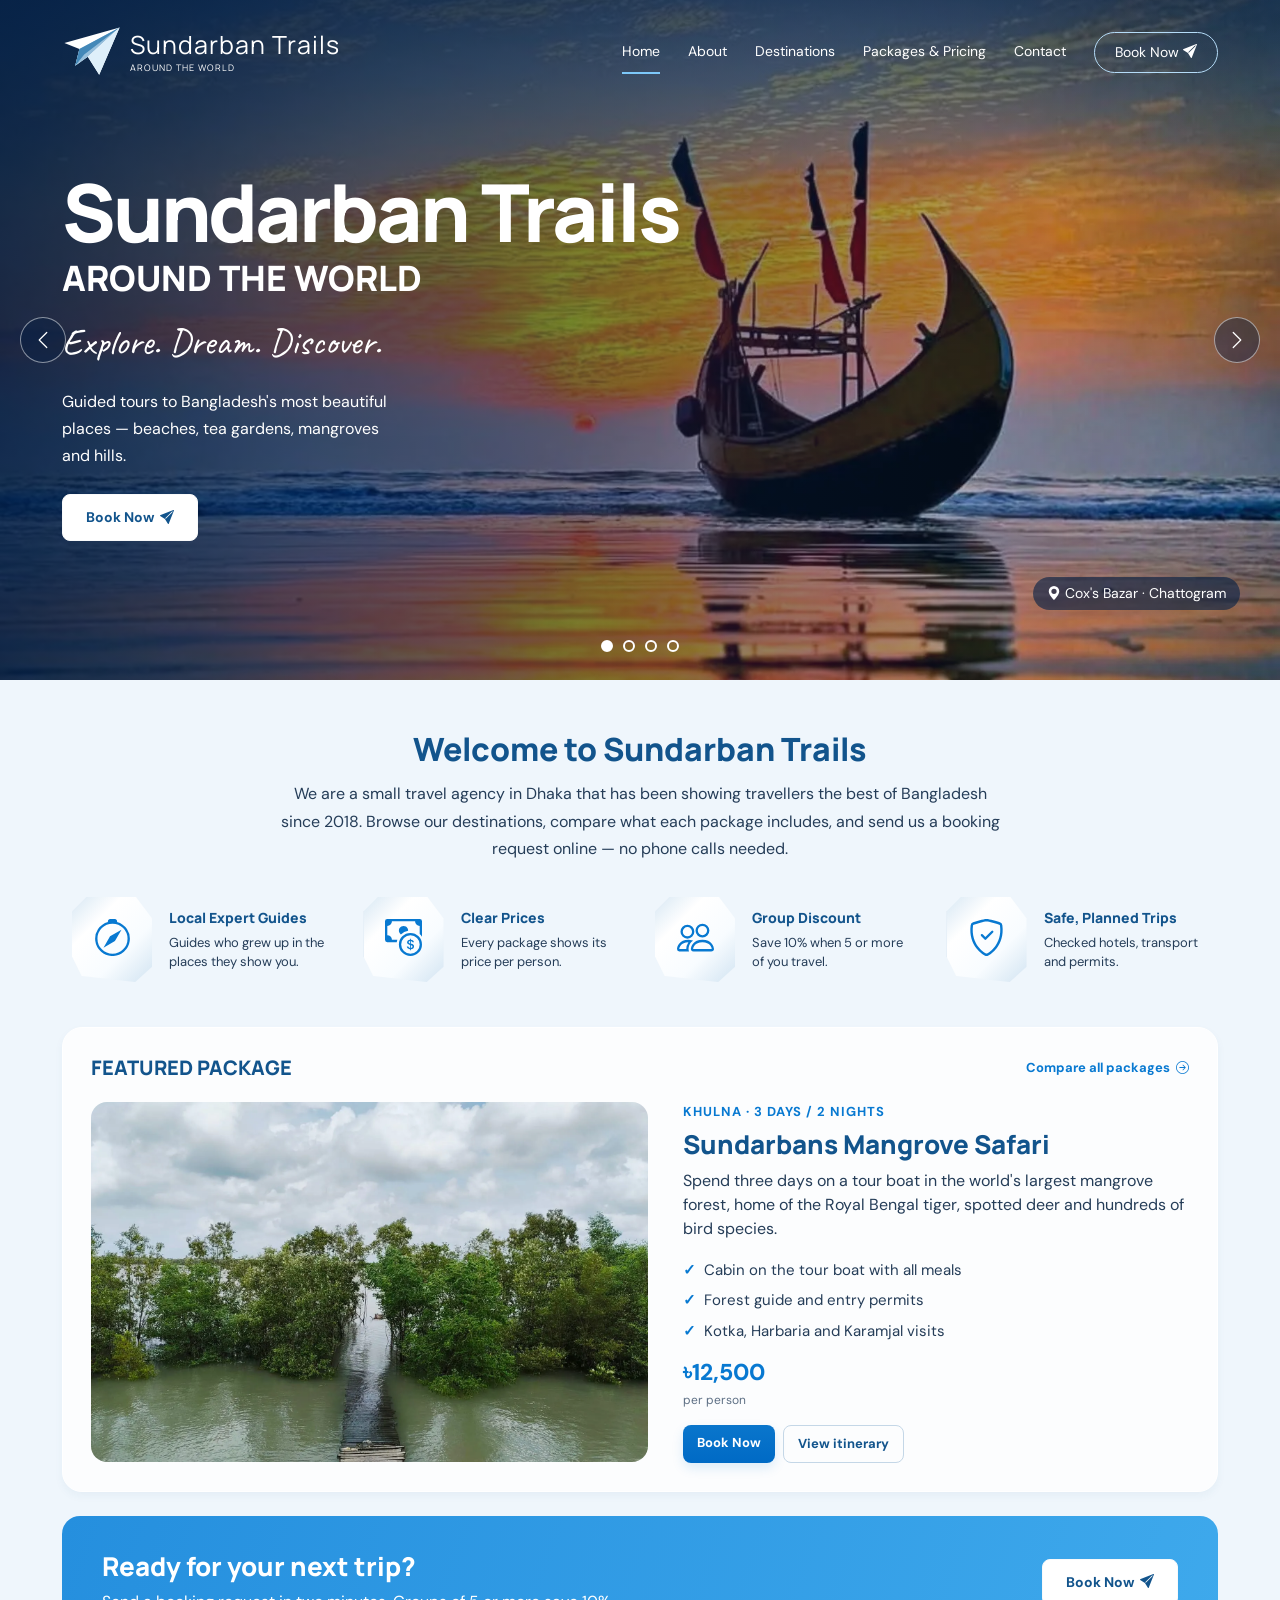
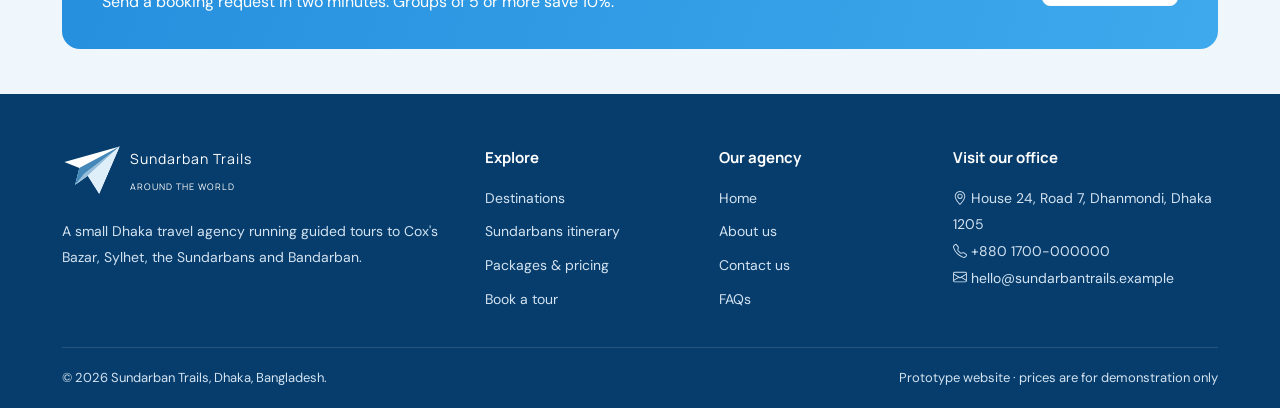
==== commit a6ddc350: "Rename the agency to Sundarban Trails Use the brief's agency name in page titles, header and footer " ====
--- a/index.html
+++ b/index.html
@@ -3,8 +3,8 @@
 <head>
   <meta charset="utf-8">
   <meta name="viewport" content="width=device-width, initial-scale=1">
-  <meta name="description" content="Book guided tours to Cox's Bazar, Sylhet, the Sundarbans and Bandarban with GhuriFiri, a Dhaka travel agency.">
-  <title>GhuriFiri | Tours Across Bangladesh</title>
+  <meta name="description" content="Book guided tours to Cox's Bazar, Sylhet, the Sundarbans and Bandarban with Sundarban Trails, a Dhaka travel agency.">
+  <title>Sundarban Trails | Tours Across Bangladesh</title>
   <link rel="icon" href="images/plane.svg" type="image/svg+xml">
   <!-- Site stylesheet -->
   <link href="style.css" rel="stylesheet">
@@ -16,7 +16,7 @@
   <header class="site-header">
     <div class="container">
       <nav class="navbar" aria-label="Main navigation">
-        <a class="brand" href="index.html"><img src="images/plane.svg" alt="" width="60" height="54"><span>GhuriFiri<small>AROUND THE WORLD</small></span></a>
+        <a class="brand" href="index.html"><img src="images/plane.svg" alt="" width="60" height="54"><span>Sundarban Trails<small>AROUND THE WORLD</small></span></a>
         <button class="menu-toggle" type="button" aria-controls="navlinks" aria-expanded="false" aria-label="Open menu"><i class="icon icon-list" aria-hidden="true"></i></button>
         <ul class="navlinks" id="navlinks">
           <li><a class="active" href="index.html" aria-current="page">Home</a></li>
@@ -51,7 +51,7 @@
       </figure>
 
       <div class="container hero-copy">
-        <h1>GhuriFiri<span>AROUND THE WORLD</span></h1>
+        <h1>Sundarban Trails<span>AROUND THE WORLD</span></h1>
         <p class="script">Explore. Dream. Discover.</p>
         <p>Guided tours to Bangladesh's most beautiful places &mdash; beaches, tea gardens, mangroves and hills.</p>
         <a class="btn btn-light" href="booking.html">Book Now &nbsp;<i class="icon icon-send-fill" aria-hidden="true"></i></a>
@@ -70,7 +70,7 @@
     <div class="container">
       <!-- ========== Welcome message ========== -->
       <section class="welcome" aria-labelledby="welcomeTitle">
-        <h2 id="welcomeTitle">Welcome to GhuriFiri</h2>
+        <h2 id="welcomeTitle">Welcome to Sundarban Trails</h2>
         <p>We are a small travel agency in Dhaka that has been showing travellers the best of Bangladesh since 2018. Browse our destinations, compare what each package includes, and send us a booking request online &mdash; no phone calls needed.</p>
         <div class="benefits">
           <div class="benefit">
@@ -134,7 +134,7 @@
     <div class="container">
       <div class="footer-grid">
         <div>
-          <a class="brand" href="index.html"><img src="images/plane.svg" alt="" width="60" height="54"><span>GhuriFiri<small>AROUND THE WORLD</small></span></a>
+          <a class="brand" href="index.html"><img src="images/plane.svg" alt="" width="60" height="54"><span>Sundarban Trails<small>AROUND THE WORLD</small></span></a>
           <p>A small Dhaka travel agency running guided tours to Cox's Bazar, Sylhet, the Sundarbans and Bandarban.</p>
         </div>
         <nav aria-label="Explore">
@@ -160,12 +160,12 @@
           <address>
             <p><i class="icon icon-geo-alt" aria-hidden="true"></i> House 24, Road 7, Dhanmondi, Dhaka 1205<br>
             <i class="icon icon-telephone" aria-hidden="true"></i> <a href="tel:+8801700000000">+880 1700-000000</a><br>
-            <i class="icon icon-envelope" aria-hidden="true"></i> <a href="mailto:hello@ghurifiri.example">hello@ghurifiri.example</a></p>
+            <i class="icon icon-envelope" aria-hidden="true"></i> <a href="mailto:hello@sundarbantrails.example">hello@sundarbantrails.example</a></p>
           </address>
         </div>
       </div>
       <div class="footer-bottom">
-        <span>&copy; 2026 GhuriFiri, Dhaka, Bangladesh.</span>
+        <span>&copy; 2026 Sundarban Trails, Dhaka, Bangladesh.</span>
         <span>Prototype website &middot; prices are for demonstration only</span>
       </div>
     </div>
--- a/style.css
+++ b/style.css
@@ -1,5 +1,5 @@
 /* ==========================================================================
-   GhuriFiri — single external stylesheet (style.css)
+   Sundarban Trails — single external stylesheet (style.css)
    Plain CSS only (no framework): base styles, layout grid, components
    and the site's visual design all live in this one file.
 
@@ -1936,8 +1936,8 @@
   }
 
   .hero h1 {
-    font-size: 54px;
-    letter-spacing: -2px;
+    font-size: 42px; /* keeps "Sundarban Trails" on one line */
+    letter-spacing: -1.5px;
   }
 
   .hero h1 span {
